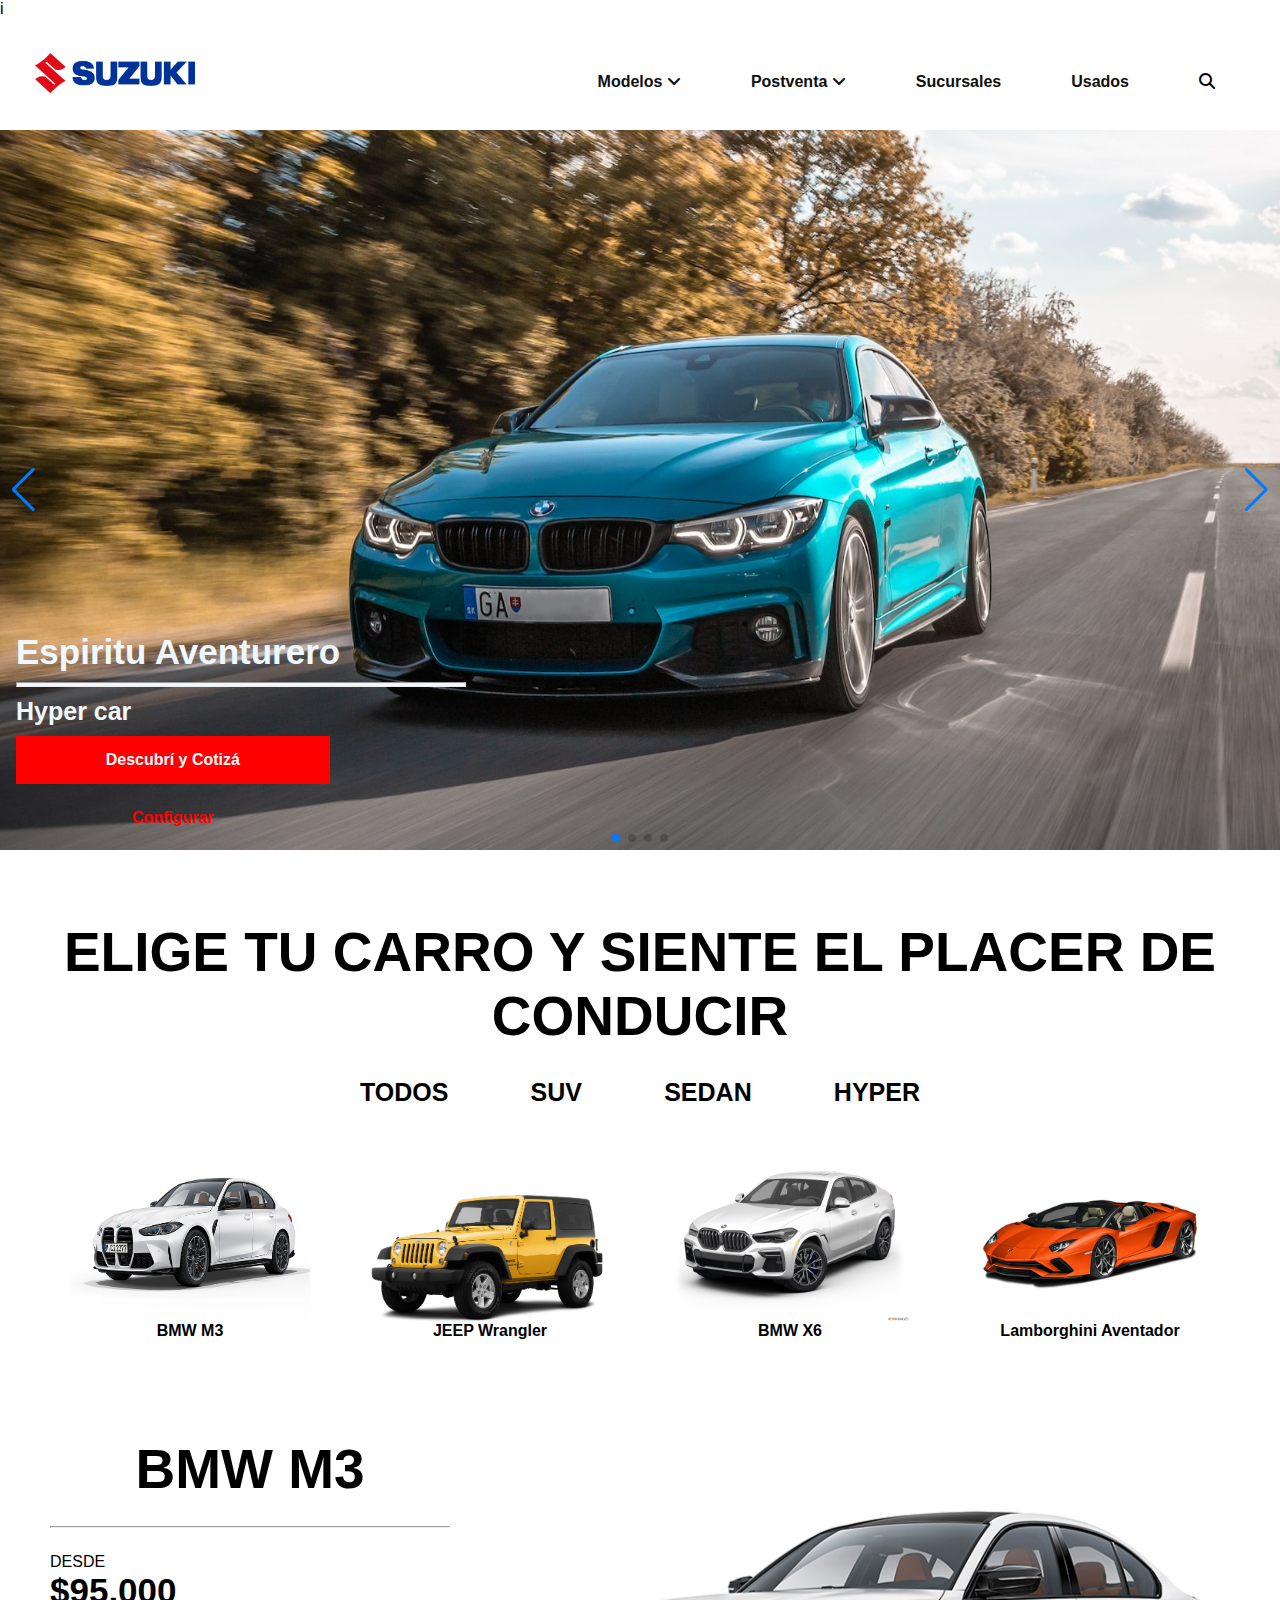
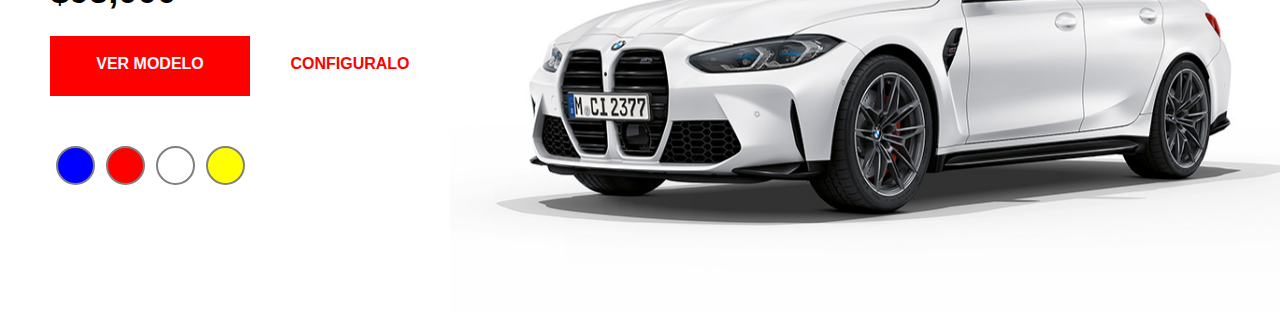
==== index.html @ 98f3886c "info update" ====
i<!DOCTYPE html>
<html lang="en">
<head>
    <meta charset="UTF-8">
    <meta http-equiv="X-UA-Compatible" content="IE=edge">
    <meta name="viewport" content="width=device-width, initial-scale=1.0">
    <title>Car page</title>
    <link rel="stylesheet" href="https://cdnjs.cloudflare.com/ajax/libs/font-awesome/6.4.0/css/all.min.css">
    <link rel="stylesheet" href="css/styles.css">
    <link rel="stylesheet" href="https://cdn.jsdelivr.net/npm/swiper@9/swiper-bundle.min.css"/>
    
</head>
<body>
    <!-- Header -->
    <nav class="navbar division">
     <div class="flex">
        <div>
            <img src="img/Suzuki_Motor_Corporation_logo.svg.png" alt="brand logo" class="logo">
        </div>
        <div class="flex">
            <a href="" class="AnchorNav">Modelos <i class='fas fa-angle-down'></i></a>
            <a href="" class="AnchorNav">Postventa <i class='fas fa-angle-down'></i></a>
            <a href="" class="AnchorNav">Sucursales</a>
            <a href="" class="AnchorNav">Usados</a>
            <i class="fa-solid fa-magnifying-glass"></i>
        </div>
     </div>
    </nav>
    

    <!-- Header Ending-->
    <!-- Hero section -->

    
    <div class="slider-container">
        <div class="swiper">
            <!-- Additional required wrapper -->
            <div class="swiper-wrapper">
              <!-- Slides -->
              <div class="swiper-slide">
                <!-- <img src="img/carros/car1.jpg" alt=""> -->
            <div class="banner-container slide">
             <div class="swiper-slide">
                 <img src="img/carros/car10.jpg" alt="">
                 <div class="banner-text">
                     <span class="banner-heading">
                        Espiritu 
                        Aventurero
                     </span>
                     <hr>
                     <p class="banner-paragraph">Hyper car</p>
                     <a href="" class="car-btn1">Descubrí y Cotizá</a>
                     <a href="" class="car-btn2">Configurar</a>
                 </div>        
             </div>                    
            </div> 
             </div>
             <div class="swiper-slide">
                <img src="img/carros/car11.jpg" alt="">
                <div class="banner-text">
                    <span class="banner-heading">
                       Espiritu 
                       Aventurero
                    </span>
                    <hr>
                    <p class="banner-paragraph">Hyper car</p>
                    <a href="" class="car-btn1">Descubrí y Cotizá</a>
                    <a href="" class="car-btn2">Configurar</a>
                </div>        
             </div>
             <div class="swiper-slide">
                <img src="img/carros/car12.jpg" alt="">
                <div class="banner-text">
                    <span class="banner-heading">
                       Espiritu 
                       Aventurero
                    </span>
                    <hr>
                    <p class="banner-paragraph">Hyper car</p>
                    <a href="" class="car-btn1">Descubrí y Cotizá</a>
                    <a href="" class="car-btn2">Configurar</a>
                </div>        
             </div>
             <div class="swiper-slide">
                <img src="img/carros/car13.jpg" alt="">
                <div class="banner-text">
                    <span class="banner-heading">
                       Espiritu 
                       Aventurero
                    </span>
                    <hr>
                    <p class="banner-paragraph">Hyper car</p>
                    <a href="" class="car-btn1">Descubrí y Cotizá</a>
                    <a href="" class="car-btn2">Configurar</a>
                </div>        
             </div>

              
            </div>
            <!-- If we need pagination -->
            <div class="swiper-pagination"></div>
          
            <!-- If we need navigation buttons -->
            <div class="swiper-button-prev"></div>
            <div class="swiper-button-next"></div>
          
    
        </div>
    </div>
    
    
    <!-- Hero section Ending-->
    <!-- Car info section -->
    <section class="car-info">
        <div>
            <h2>ELIGE TU CARRO Y SIENTE EL PLACER DE CONDUCIR</h2>
        </div>
        <div class="car-select">
            <h4>TODOS</h4>
            <h4>SUV</h4>
            <h4>SEDAN</h4>
            <h4>HYPER</h4>
        </div>
        <div class="car-mini">
            <div class="car-mini-image">
                <img src="img/carros/m31.jpg" alt="">
                <h4>BMW M3</h4>
            </div>
            <div class="car-mini-image">
                <img src="img/carros/wrangler1.jpg" alt="">
                <h4>JEEP Wrangler</h4>
            </div>
            <div class="car-mini-image">
                <img src="img/carros/X61.jpg" alt="">
                <h4>BMW X6</h4>
            </div>            
            <div class="car-mini-image">
                <img src="img/carros/lambo1.webp" alt="">
                <h4>Lamborghini Aventador</h4>
            </div>
        </div>

         <div class="car-show">
            <div class="car-show-info active">
              <h2 id="car-model">BMW M3</h2>
              <hr>
              <p>DESDE</p>
              <span class="price">$95,000</span>
              <div class="show-btn">
                <a href="" class="show-btn1">VER MODELO</a>
                <a href="" class="show-btn2">CONFIGURALO</a>
              </div>
              <div class="colors">
                <div class="color-circle-blue" onclick="changeCar('img/carros/m31.jpg', 'BMW M3', '$95,000')"></div>
                <div class="color-circle-red" onclick="changeCar('img/carros/lambo1.webp', 'Aventador', '$320,000')"></div>
                <div class="color-circle-white" onclick="changeCar('img/carros/X61.jpg', 'BMW X6', '$120,000')"></div>
                <div class="color-circle-yellow" onclick="changeCar('img/carros/wrangler1.jpg', 'JEEP Wrangler', '$86,000')"></div>
              </div>
            </div>
            <img src="img/carros/m31.jpg" alt="" class="car-show-image" id="car-image">
          </div>
        
    </section>
    <!-- Car info section -->
   
    
    <script src="https://cdn.jsdelivr.net/npm/swiper@9/swiper-bundle.min.js"></script>
    <script src="app/app.js"></script>
</body>
</html>
---- css/styles.css ----
* {
    margin: 0;
    padding: 0;
    /* box-sizing: border-box; */
}

body {
    font-family: sans-serif;
}

/* Fonts and colors 
 grey rgb(74, 74, 77)
 */


/* Fonts and colors */

/* Default settings */

.division {
  
    margin: 0px auto;
}

.logo {
    width: 160px;
    height: 40px;
    padding: 30px 20px;
}

.flex {
    display: flex;
    justify-content: space-between;
    padding: 5px 5px 0px 5px;
    margin: 0 10px;
}

/* Default settings Ending*/

/* Navbar */
.navbar a {
    margin: 15px;
    padding: 30px 20px;
    text-decoration: none;
    vertical-align: middle;
    transition: 0.5s;
    font-weight: bold;
    color: rgb(15, 15, 15);
    border-bottom: 4px solid white;
}

.navbar .fa-magnifying-glass {
    margin: 15px;
    padding: 30px 20px;
}

.navbar a:hover{
    border-bottom: 4px solid red;
    color: red;
}

.fas {
    transition: 1s;
}

.fas:hover {
    transform: rotate(180deg);
}

/* Navbar */

/* Hero */



.banner-text {
    width: 35%;
    color: aliceblue;
    position: absolute;
    bottom: 8px;
    left: 16px;
}



.car-btn1,
.car-btn2 {
    margin: 10px 30% 0px 0px;
    text-decoration: none;
    padding: 16px 20px;
    font-size: 16px;
    line-height: 16px;
    display: block;
    text-align: center;
    font-weight: 900;
    transition: 0.4S;
} 

.show-btn1,
.show-btn2 {
    width: 160px;
    height: 20px;
    text-decoration: none;
    padding: 20px 20px;
    font-size: 16px;
    line-height: 16px;
    display: block;
    text-align: center;
    font-weight: 900;
    transition: 0.4S;
    margin: 25px 0 25px 0;
}

.car-btn1,
.show-btn1 {
    background-color: red;
    color: aliceblue;
}

.car-btn1:hover,
.show-btn1:hover {
    background-color: rgb(255, 89, 89);
    color: aliceblue;
}

.car-btn2:hover,
.show-btn2:hover {
    background-color: rgb(0, 0, 0);
    color: aliceblue;
}

.car-btn2,
.show-btn2 {
    color: red;
}

.slider-container hr {
    width: 100%;
    height: 3px;
    background-color: aliceblue;
    margin-top: 10px;
    margin-bottom: 10px;
}


/* Slider */

.banner-heading {
    font-size: 35px;
    font-weight: bold;
}

.banner-paragraph {
    font-size: 25px;
    font-weight: bold;
}


.slider-container {
   width: 100%;
   height: 700px;
   display: flex;
   align-items: center;
   justify-content: center;
}

.swiper-slide img {
    width: 100%;
    height: 720px;

}

.swiper {
    width: 100%;
    height: fit-content;
}



/* Slider */


/* Hero */

/* CAR INFO */

.car-info {
    text-align: center;
    margin-top: 80px;
   
}

.car-info h2 {
    font-size: 35px;

}

.car-select {
    width: 600px;
    margin: 10px auto;    
    display: flex;
    align-items: center;
    justify-content:space-between
}

.car-select h4 {
    padding: 10px;
    margin: 10px;
    font-size: 25px;
}

.car-mini {
    width: 1200px;
    margin: 15px auto;
    display: flex;
    justify-content: space-around;
}


.car-mini-image {
    width: 280px;
    height: 220px;
}



.car-mini-image img {
    width: 240px;
    height: 180px;
    align-items: center;
    
}

.car-show {
    display: flex;
    margin-top: 50px;
}

.car-show-image {
    width: 65%;
    height: 500px;
}

.car-show-info {
    width: 35%;
    text-align: left;
    margin: 25px 0px 50px 50px;
}

.show-btn {
    display: flex;
}

.colors {
    display: flex;
    width: 200px;
    justify-content: space-around;
    margin-top: 25px;
}

.car-info h2 {
    font-size: 55px;
    text-align: center;
   
}

.price {
    font-size: 35px;
    font-weight: bold;
}

.car-info hr {
    margin: 25px 0 25px 0;
}

.color-circle-blue {
    height: 35px;
    width: 35px;
    border-radius: 100%;
    background-color: blue;
    border: solid gray 2px;
    transition: 0.4s;
}

.color-circle-red {
    height: 35px;
    width: 35px;
    border-radius: 100%;
    background-color: red;
    border: solid gray 2px;
    transition: 0.4s;
}

.color-circle-white {
    height: 35px;
    width: 35px;
    border-radius: 100%;
    background-color: white;
    border: solid gray 2px;
    transition: 0.4s;
}

.color-circle-yellow {
    height: 35px;
    width: 35px;
    border-radius: 100%;
    background-color: yellow;
    border: solid gray 2px;
    transition: 0.4s;
}

.color-circle-blue:hover {
    background-color: rgb(81, 81, 255);
}

.color-circle-red:hover {
    background-color: rgb(255, 89, 89);
}
 
.color-circle-white:hover {
    background-color: rgb(227, 227, 227);
}

.color-circle-yellow:hover {
    background-color: rgb(255, 255, 120);
}

/* CAR INFO */
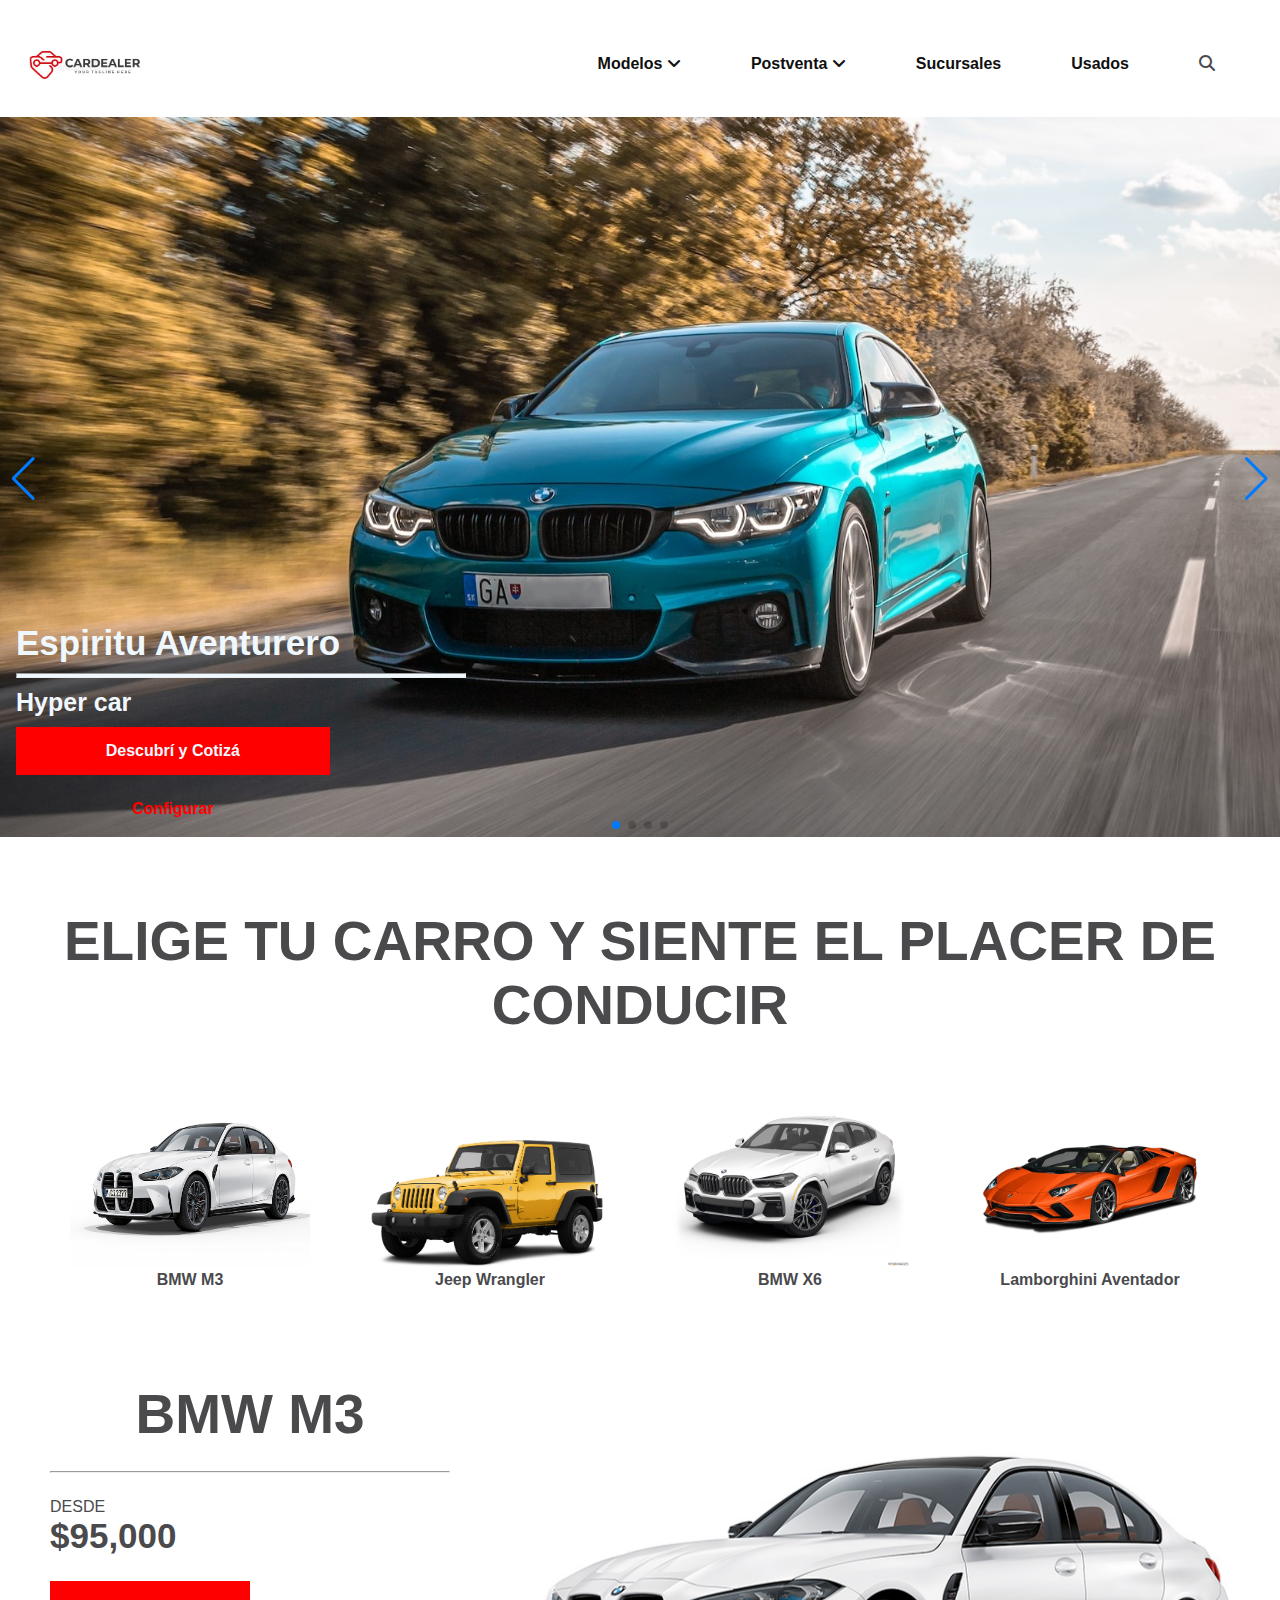
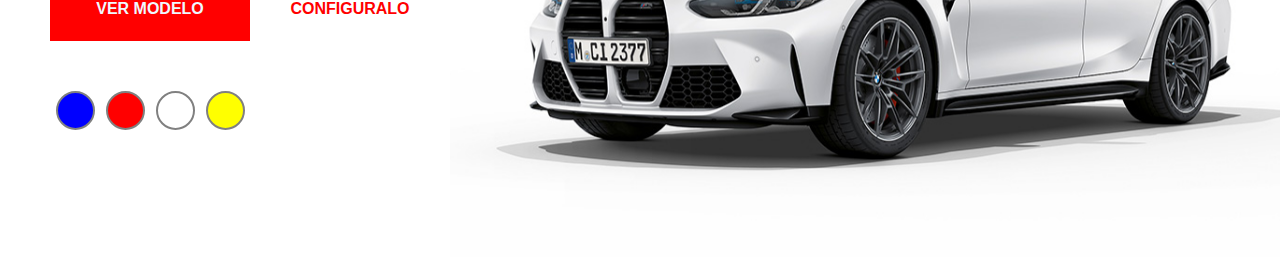
==== commit c03b3b31: "other updates" ====
--- a/index.html
+++ b/index.html
@@ -1,4 +1,4 @@
-i<!DOCTYPE html>
+<!DOCTYPE html>
 <html lang="en">
 <head>
     <meta charset="UTF-8">
@@ -15,7 +15,7 @@
     <nav class="navbar division">
      <div class="flex">
         <div>
-            <img src="img/Suzuki_Motor_Corporation_logo.svg.png" alt="brand logo" class="logo">
+            <img src="img/logo1.jpg" alt="brand logo" class="logo">
         </div>
         <div class="flex">
             <a href="" class="AnchorNav">Modelos <i class='fas fa-angle-down'></i></a>
@@ -115,12 +115,7 @@
         <div>
             <h2>ELIGE TU CARRO Y SIENTE EL PLACER DE CONDUCIR</h2>
         </div>
-        <div class="car-select">
-            <h4>TODOS</h4>
-            <h4>SUV</h4>
-            <h4>SEDAN</h4>
-            <h4>HYPER</h4>
-        </div>
+      
         <div class="car-mini">
             <div class="car-mini-image">
                 <img src="img/carros/m31.jpg" alt="">
@@ -128,7 +123,7 @@
             </div>
             <div class="car-mini-image">
                 <img src="img/carros/wrangler1.jpg" alt="">
-                <h4>JEEP Wrangler</h4>
+                <h4>Jeep Wrangler</h4>
             </div>
             <div class="car-mini-image">
                 <img src="img/carros/X61.jpg" alt="">
@@ -154,7 +149,7 @@
                 <div class="color-circle-blue" onclick="changeCar('img/carros/m31.jpg', 'BMW M3', '$95,000')"></div>
                 <div class="color-circle-red" onclick="changeCar('img/carros/lambo1.webp', 'Aventador', '$320,000')"></div>
                 <div class="color-circle-white" onclick="changeCar('img/carros/X61.jpg', 'BMW X6', '$120,000')"></div>
-                <div class="color-circle-yellow" onclick="changeCar('img/carros/wrangler1.jpg', 'JEEP Wrangler', '$86,000')"></div>
+                <div class="color-circle-yellow" onclick="changeCar('img/carros/wrangler1.jpg', 'Jeep Wrangler', '$86,000')"></div>
               </div>
             </div>
             <img src="img/carros/m31.jpg" alt="" class="car-show-image" id="car-image">
--- a/css/styles.css
+++ b/css/styles.css
@@ -2,10 +2,12 @@
     margin: 0;
     padding: 0;
     /* box-sizing: border-box; */
+    
 }
 
 body {
     font-family: sans-serif;
+    color: rgb(74, 74, 77);
 }
 
 /* Fonts and colors 
@@ -23,9 +25,8 @@
 }
 
 .logo {
-    width: 160px;
-    height: 40px;
-    padding: 30px 20px;
+    width: 140px;
+    height: 120px;
 }
 
 .flex {
@@ -195,23 +196,10 @@
 
 }
 
-.car-select {
-    width: 600px;
-    margin: 10px auto;    
-    display: flex;
-    align-items: center;
-    justify-content:space-between
-}
-
-.car-select h4 {
-    padding: 10px;
-    margin: 10px;
-    font-size: 25px;
-}
 
 .car-mini {
     width: 1200px;
-    margin: 15px auto;
+    margin: 50px auto;
     display: flex;
     justify-content: space-around;
 }
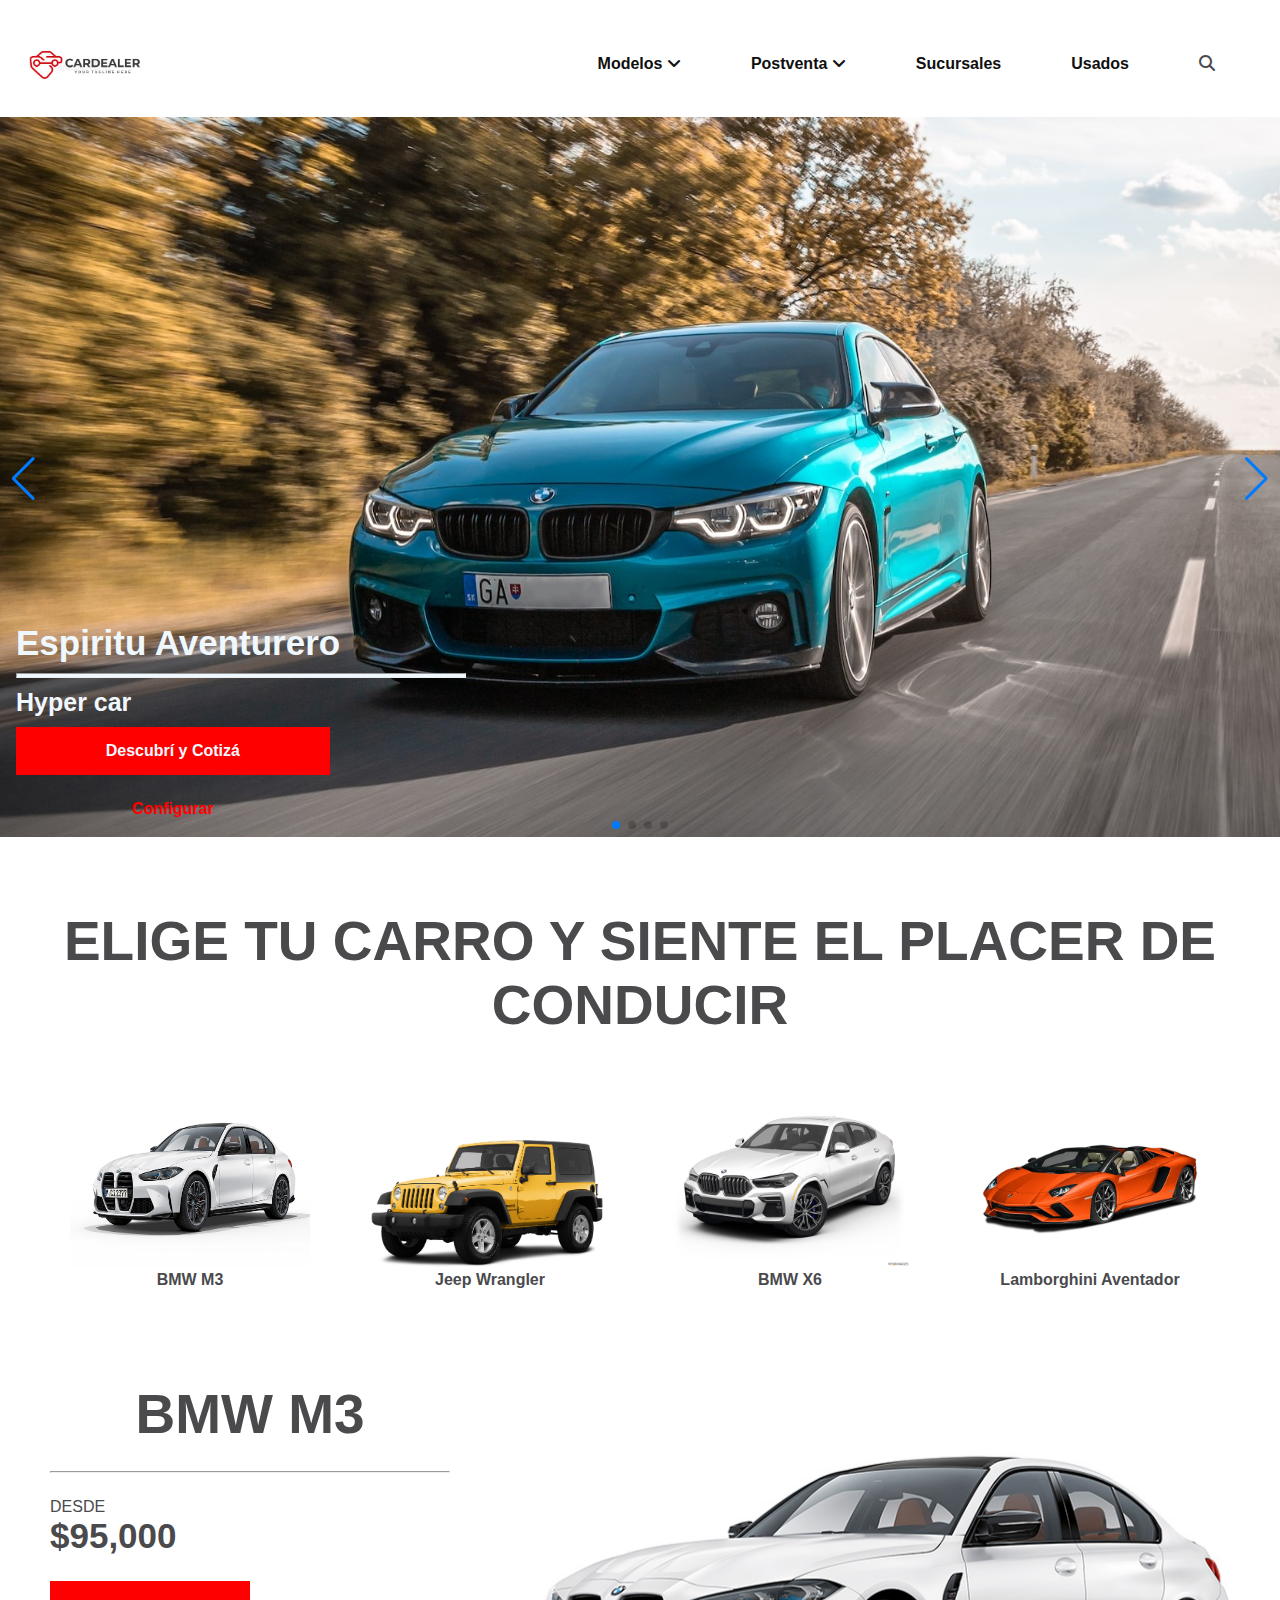
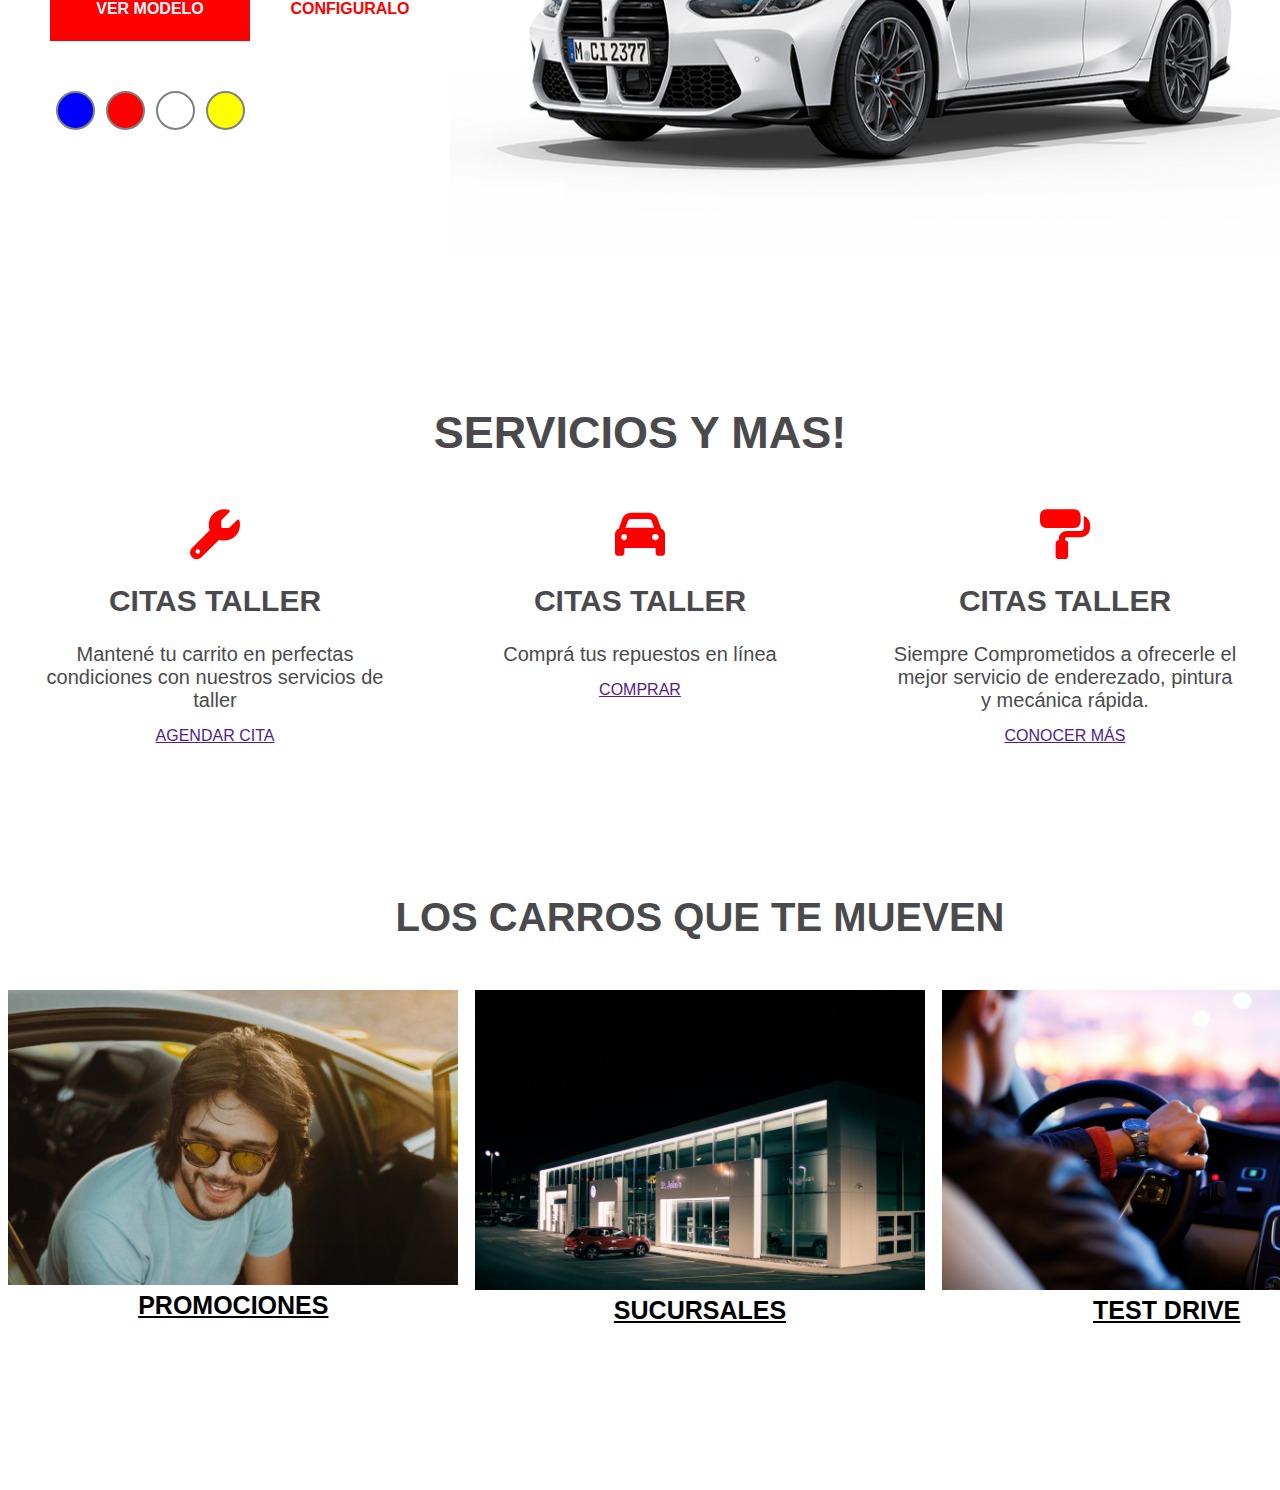
==== commit ecae49e7: "updates" ====
--- a/index.html
+++ b/index.html
@@ -117,19 +117,19 @@
         </div>
       
         <div class="car-mini">
-            <div class="car-mini-image">
+            <div class="car-mini-image" onclick="changeCar('img/carros/m31.jpg', 'BMW M3', '$95,000')">
                 <img src="img/carros/m31.jpg" alt="">
                 <h4>BMW M3</h4>
             </div>
-            <div class="car-mini-image">
+            <div class="car-mini-image" onclick="changeCar('img/carros/wrangler1.jpg', 'Jeep Wrangler', '$86,000')">
                 <img src="img/carros/wrangler1.jpg" alt="">
                 <h4>Jeep Wrangler</h4>
             </div>
-            <div class="car-mini-image">
+            <div class="car-mini-image" onclick="changeCar('img/carros/X61.jpg', 'BMW X6', '$120,000')">
                 <img src="img/carros/X61.jpg" alt="">
                 <h4>BMW X6</h4>
             </div>            
-            <div class="car-mini-image">
+            <div class="car-mini-image" onclick="changeCar('img/carros/lambo1.webp', 'Aventador', '$320,000')">
                 <img src="img/carros/lambo1.webp" alt="">
                 <h4>Lamborghini Aventador</h4>
             </div>
@@ -157,6 +157,61 @@
         
     </section>
     <!-- Car info section -->
+    <!-- Services -->
+    <section class="services">
+        <h3>SERVICIOS Y MAS!</h3>
+        <div class="services-container">
+            <div class="services-section">
+                <i class="fa-solid fa-wrench"></i>
+              <h4>CITAS TALLER</h4>
+              <p>Mantené tu carrito en perfectas condiciones con nuestros servicios de taller</p>
+              <a href="">AGENDAR CITA</a>
+            </div>
+            <div class="services-section">
+                <i class="fa-solid fa-car"></i>
+              <h4>CITAS TALLER</h4>
+              <p>Comprá tus repuestos en línea</p>
+              <a href="">COMPRAR</a>
+            </div>
+            <div class="services-section">
+                <i class="fa-solid fa-paint-roller"></i>
+              <h4>CITAS TALLER</h4>
+              <p>Siempre Comprometidos a ofrecerle el mejor servicio de enderezado, pintura y mecánica rápida.</p>
+              <a href="">CONOCER MÁS</a>
+            </div>
+        </div>
+       
+       
+    </section>
+    <!-- Services -->
+    
+    <!-- Info -->
+    <section class="information">
+        <h3>LOS CARROS QUE TE MUEVEN</h3>
+        <div class="info-section">
+            <div class="image-info-section">
+                <a href="">
+                    <img src="img/carros/promo.jpg" alt="" class="img-info">
+                    <p>PROMOCIONES</p>
+                </a>
+             
+            </div>
+            <div class="image-info-section">
+                <a href="">
+                    <img src="img/carros/sucursal.jpg" alt="" class="img-info">
+                    <p>SUCURSALES</p>
+                </a>
+            </div>
+            <div class="image-info-section">
+                <a href="">
+                    <img src="img/carros/testdrive.jpg" alt="" class="img-info">
+                    <p>TEST DRIVE</p>
+                </a>
+            </div>
+        </div>
+    </section>
+    <!-- Info -->
+
    
     
     <script src="https://cdn.jsdelivr.net/npm/swiper@9/swiper-bundle.min.js"></script>
--- a/css/styles.css
+++ b/css/styles.css
@@ -313,4 +313,90 @@
     background-color: rgb(255, 255, 120);
 }
 
-/* CAR INFO */+/* CAR INFO */
+
+/* SERVICES */
+
+.services {
+    width: 1200PX;
+    margin: 150PX auto;
+    text-align: center;
+}
+
+.services h3 {
+  font-size: 45px;
+}
+
+.services h4 {
+    font-size: 30px;
+    margin: 25px 0;
+  }
+
+.services-container {
+    display: flex;
+    justify-content: space-between;
+    margin: 25px 0;
+}
+
+.services-section {
+    margin-top: 25px;
+    width: 350PX;
+}
+
+.services-section .fa-solid {
+   font-size: 50px;
+   color: red;
+}
+
+.services-section p {
+    font-size: 20px;
+    margin-bottom: 15px;
+}
+/* SERVICES */
+
+/* Info */
+
+.information {
+    width: 1400px;
+    margin: 150px auto;
+    text-align: center;
+    z-index: 2;
+}
+
+.information h3 {
+    font-size: 40px;
+    margin: 50px;
+}
+
+.info-section {
+    display: flex;
+    justify-content: space-around;
+    position: relative;
+    color: aliceblue;
+}
+
+.image-info-section {
+    width: 450px;
+    height: 350px;
+}
+
+.image-info-section a {
+    color: black;
+    font-weight: bold;
+    font-size: 25px;
+    transition: 0.5s;
+}
+
+.image-info-section a:hover {
+    color: rgb(41, 41, 41);
+    font-weight: bold;
+    font-size: 25px;
+    opacity: 0.7;
+}
+
+.img-info {
+    width: 100%;
+}
+
+
+/* Info */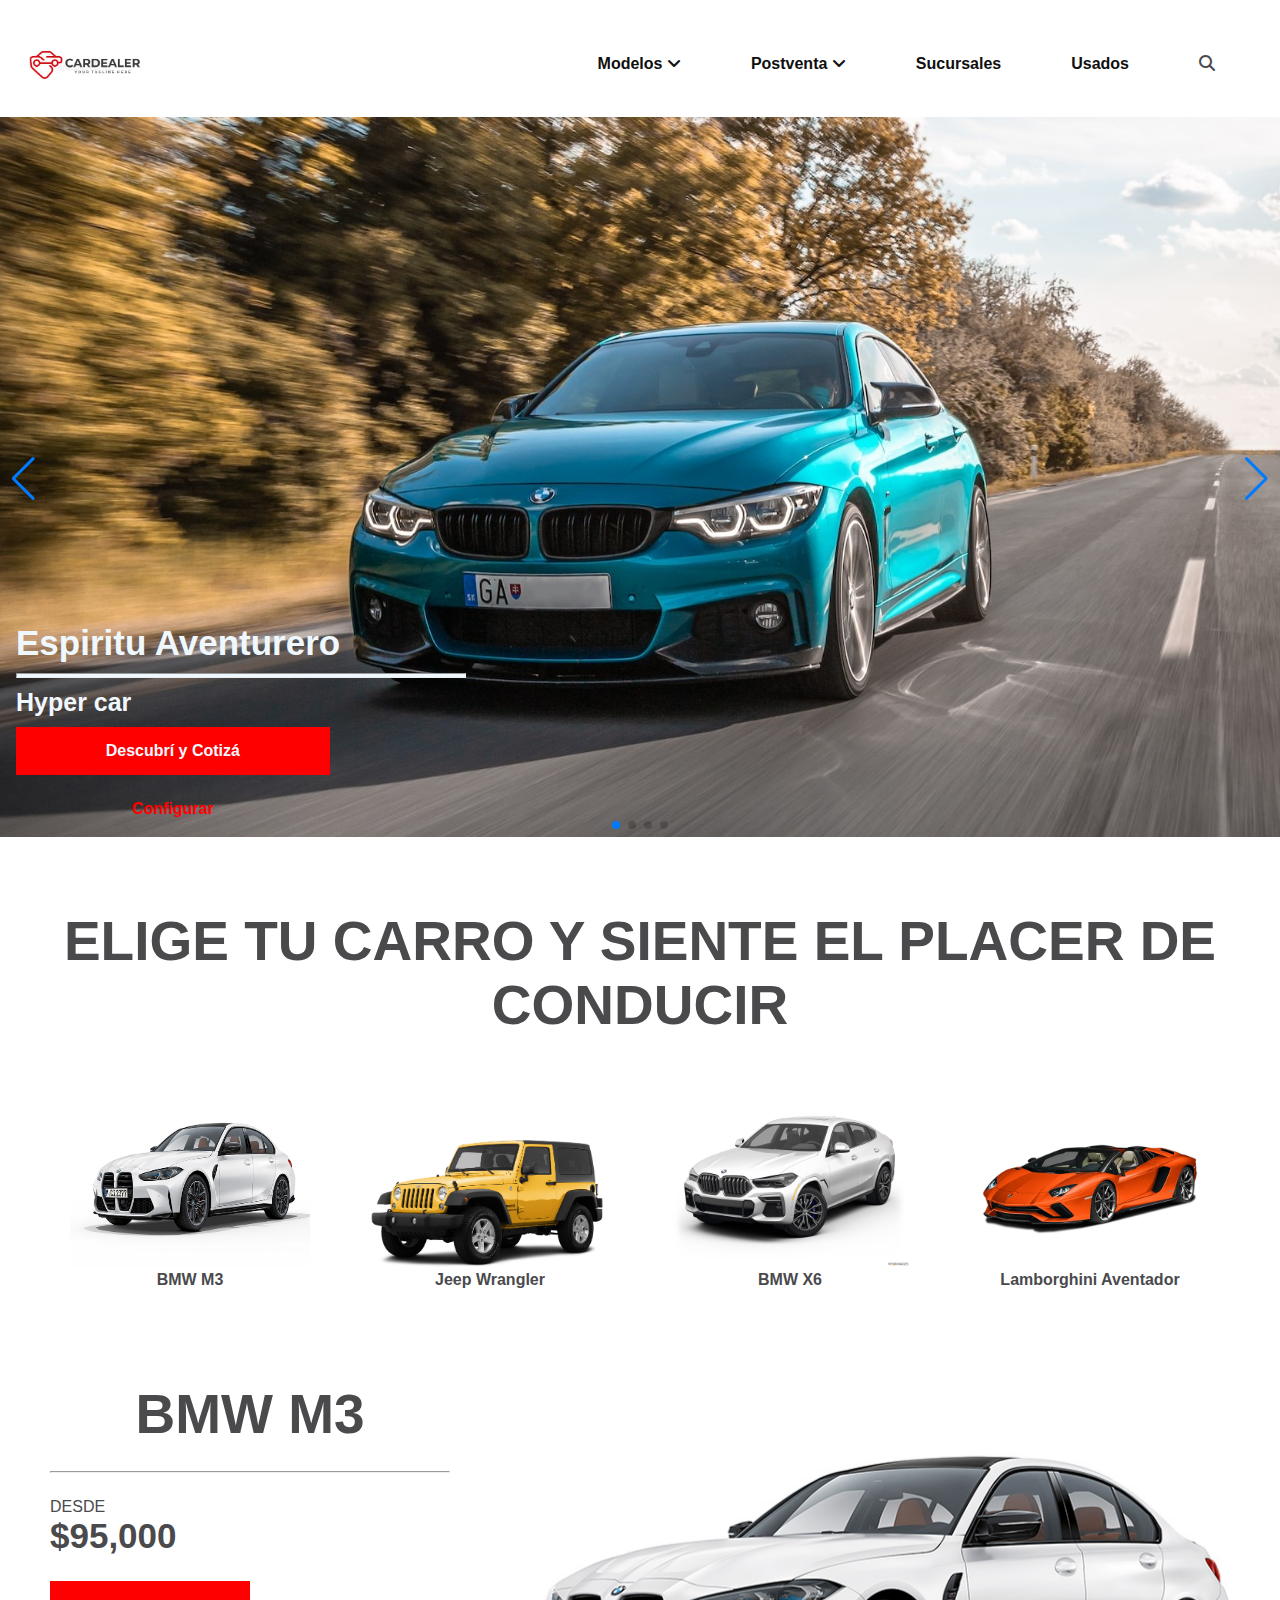
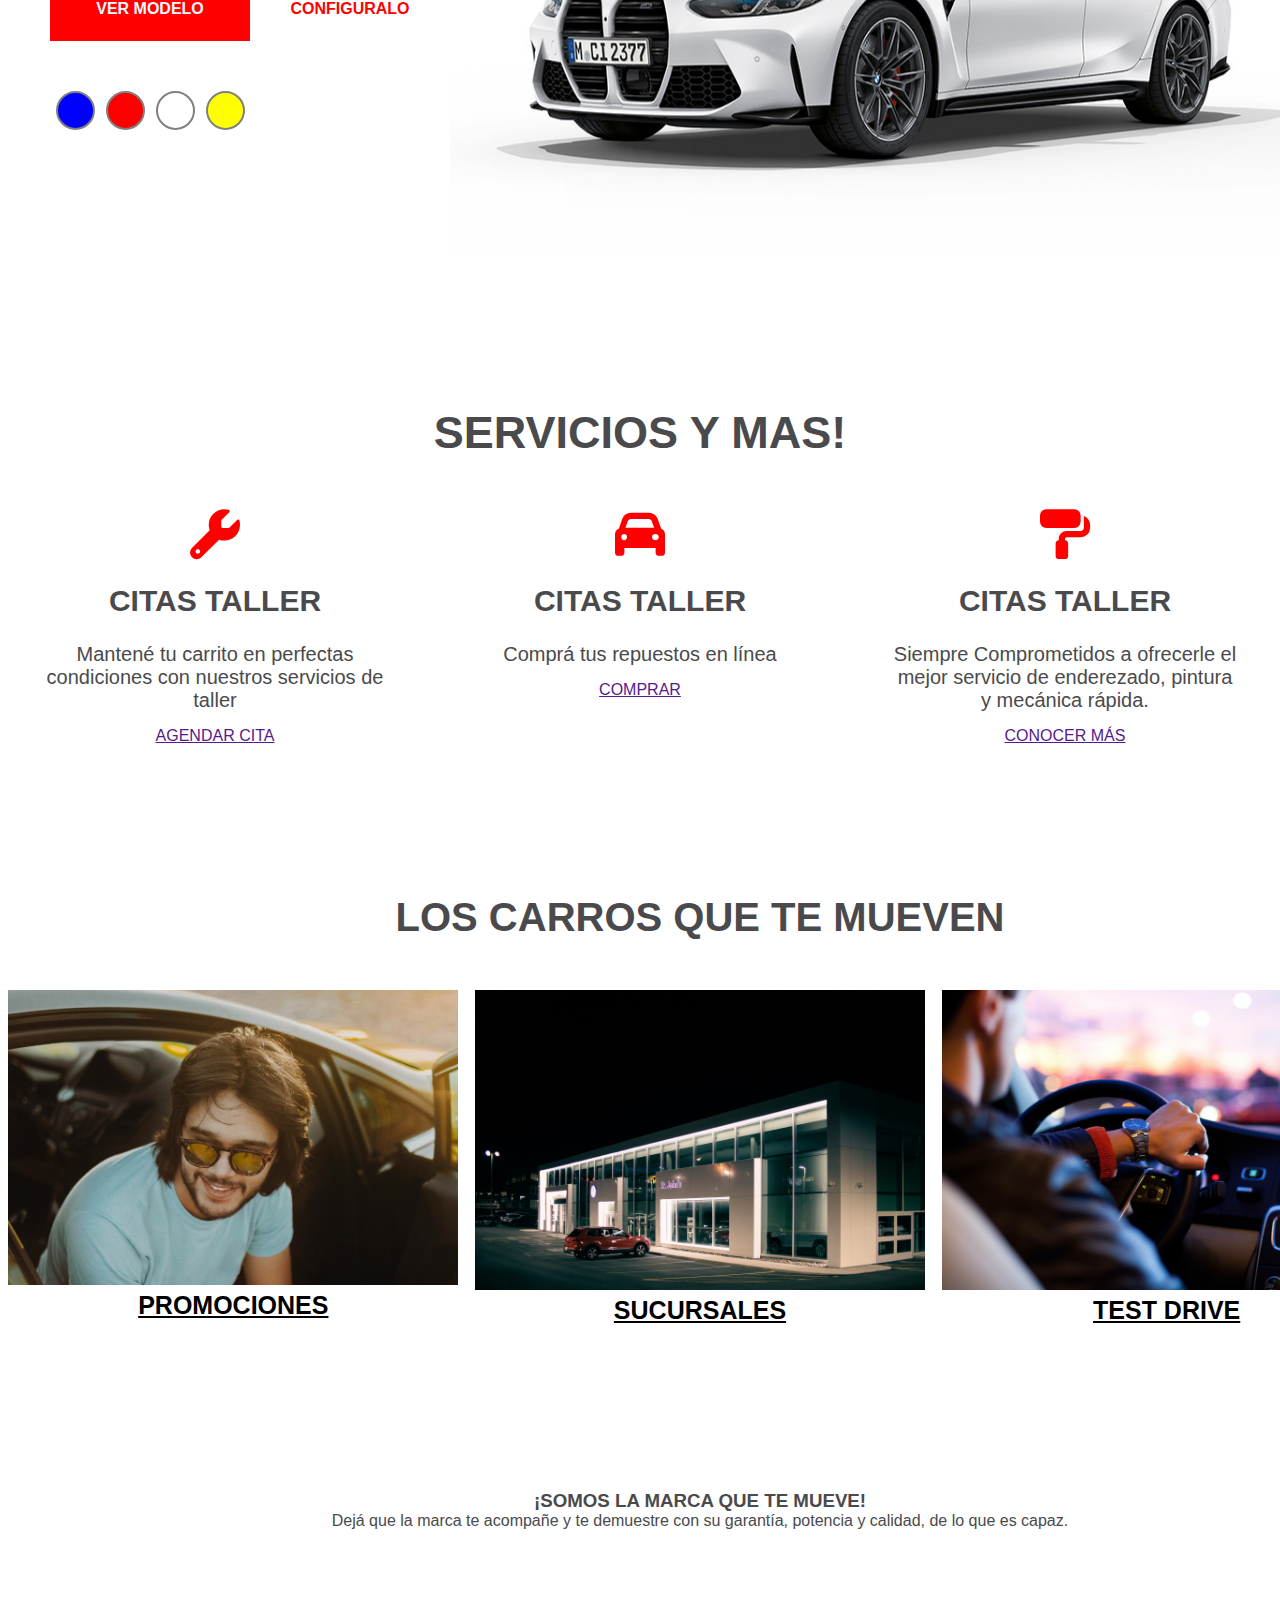
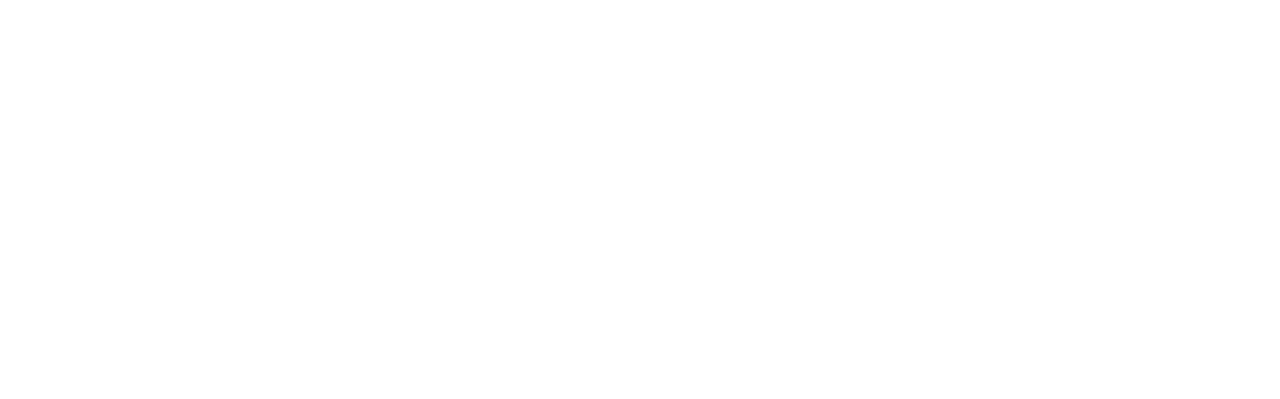
==== commit b46b48f2: "updates" ====
--- a/index.html
+++ b/index.html
@@ -212,6 +212,17 @@
     </section>
     <!-- Info -->
 
+    <!-- Video SECTION -->
+
+    <section class="video-section">
+        <h3>¡SOMOS LA MARCA QUE TE MUEVE!</h3>
+        <P>Dejá que la marca te acompañe y te demuestre con su garantía, potencia y calidad, de lo que es capaz.</P>
+        <div class="video-container">
+            <iframe width="560" height="315" src="https://www.youtube.com/embed/3YBhftZSlbM" title="YouTube video player" frameborder="0" allow="accelerometer; autoplay; clipboard-write; encrypted-media; gyroscope; picture-in-picture; web-share" allowfullscreen></iframe>
+        </div>
+    </section>
+     <!-- Video SECTION -->
+
    
     
     <script src="https://cdn.jsdelivr.net/npm/swiper@9/swiper-bundle.min.js"></script>
--- a/css/styles.css
+++ b/css/styles.css
@@ -380,6 +380,7 @@
     height: 350px;
 }
 
+
 .image-info-section a {
     color: black;
     font-weight: bold;
@@ -392,6 +393,7 @@
     font-weight: bold;
     font-size: 25px;
     opacity: 0.7;
+    
 }
 
 .img-info {
@@ -399,4 +401,14 @@
 }
 
 
-/* Info */+/* Info */
+
+/* video section */
+
+.video-section {
+    width: 1400px;
+    margin: 150px auto;
+    text-align: center;
+}
+
+/* video section */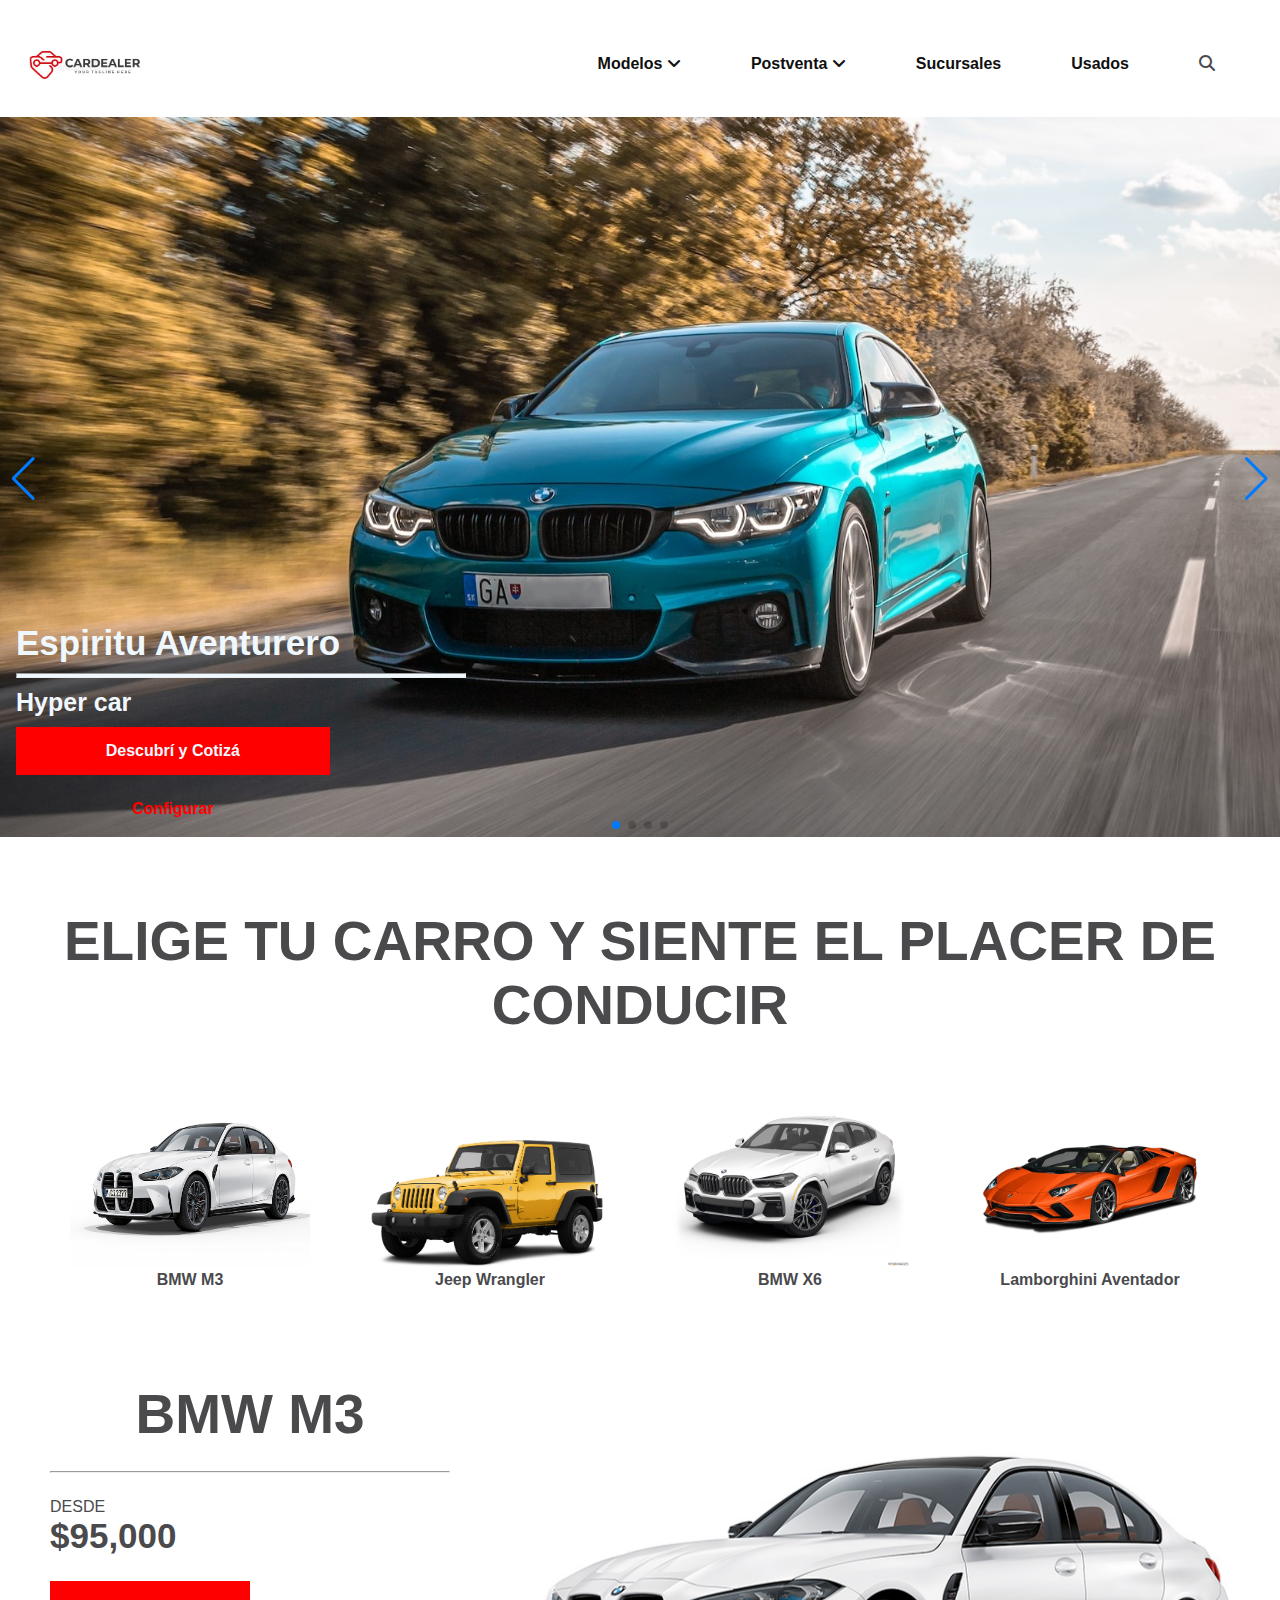
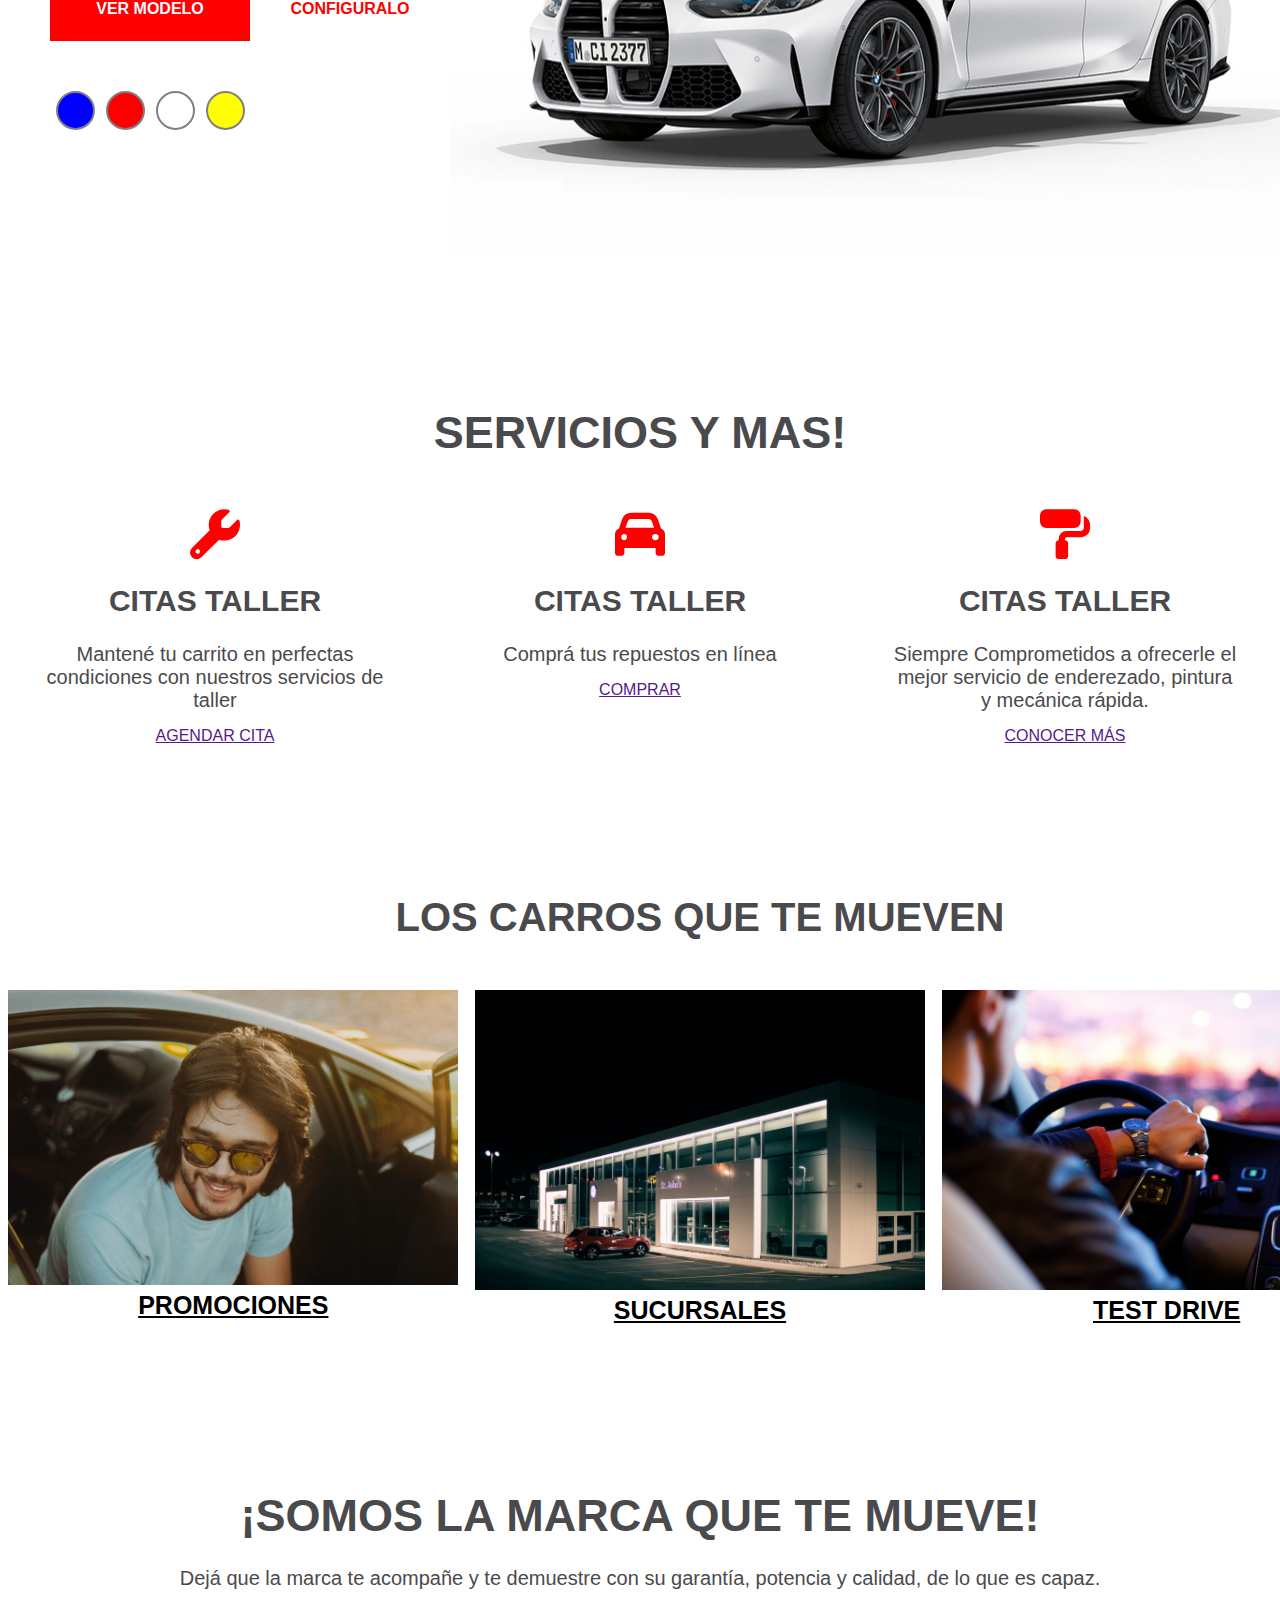
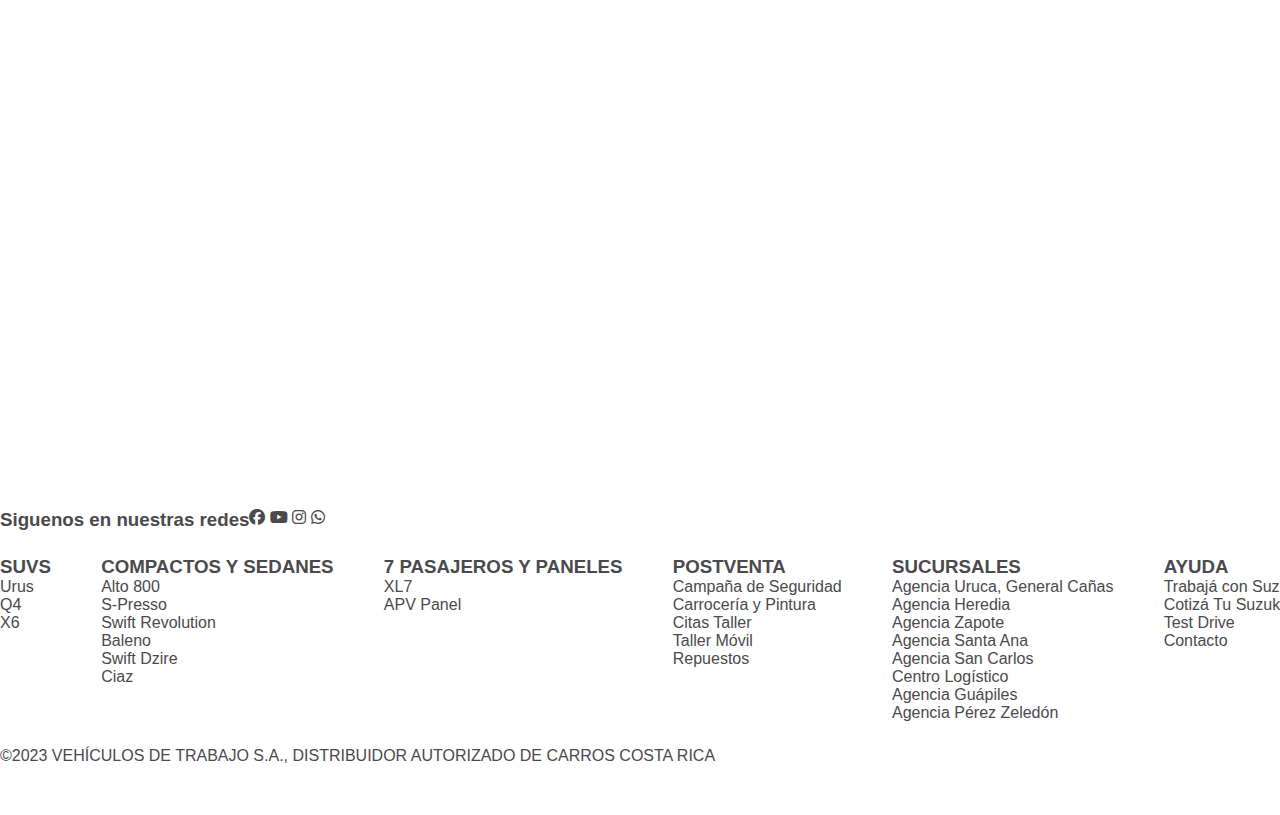
==== commit f7e03645: "updates" ====
--- a/index.html
+++ b/index.html
@@ -8,6 +8,7 @@
     <link rel="stylesheet" href="https://cdnjs.cloudflare.com/ajax/libs/font-awesome/6.4.0/css/all.min.css">
     <link rel="stylesheet" href="css/styles.css">
     <link rel="stylesheet" href="https://cdn.jsdelivr.net/npm/swiper@9/swiper-bundle.min.css"/>
+    
     
 </head>
 <body>
@@ -221,7 +222,72 @@
             <iframe width="560" height="315" src="https://www.youtube.com/embed/3YBhftZSlbM" title="YouTube video player" frameborder="0" allow="accelerometer; autoplay; clipboard-write; encrypted-media; gyroscope; picture-in-picture; web-share" allowfullscreen></iframe>
         </div>
     </section>
+    
      <!-- Video SECTION -->
+
+     <footer class="footer">
+        <div class="heading-footer">
+            <h3>Siguenos en nuestras redes</h3>
+            <div>
+                <i class="fa-brands fa-facebook"></i>            
+                <i class="fa-brands fa-youtube"></i>
+                <i class="fa-brands fa-instagram"></i>
+                <i class="fa-brands fa-whatsapp"></i>
+            </div>
+            
+        </div>
+        <div class="center-footer">
+            <div>
+                <h3>SUVS</h3>
+                <p>Urus</p>
+                <p>Q4</p>
+                <p>X6</p>
+            </div>
+            <div>
+                <h3>COMPACTOS Y SEDANES </h3>
+                <p>Alto 800</p>
+                <p>S-Presso</p>
+                <p>Swift Revolution</p>
+                <P>Baleno</P>
+                <P>Swift Dzire</P>
+                <P>Ciaz</P>
+            </div>
+            <div>
+                <h3>7 PASAJEROS Y PANELES </h3>
+                <p>XL7</p>
+                <p>APV Panel</p>
+            </div>
+            <div>
+                <h3>POSTVENTA</h3>
+                <p>Campaña de Seguridad</p>
+                <p>Carrocería y Pintura</p>
+                <p>Citas Taller</p>
+                <p>Taller Móvil</p>
+                <p>Repuestos</p>
+            </div>
+            <div>
+                <h3>SUCURSALES</h3>
+                <p>Agencia Uruca, General Cañas</p>
+                <p>Agencia Heredia</p>
+                <p>Agencia Zapote</p>
+                <p>Agencia Santa Ana</p>
+                <p>Agencia San Carlos</p>
+                <p>Centro Logístico</p>
+                <p>Agencia Guápiles</p>
+                <p>Agencia Pérez Zeledón</p>
+            </div>
+            <div>
+                <h3>AYUDA</h3>
+                <p>Trabajá con Suzuki</p>
+                <p>Cotizá Tu Suzuki</p>
+                <p>Test Drive</p>
+                <p>Contacto</p>
+            </div>
+        </div>
+        <div class="button-footer">
+            <p>©2023 VEHÍCULOS DE TRABAJO S.A., DISTRIBUIDOR AUTORIZADO DE CARROS COSTA RICA</p>
+        </div>
+     </footer>
 
    
     
--- a/css/styles.css
+++ b/css/styles.css
@@ -406,9 +406,44 @@
 /* video section */
 
 .video-section {
-    width: 1400px;
     margin: 150px auto;
     text-align: center;
 }
 
-/* video section */+.video-section h3 {
+    font-size: 45px;
+    margin: 25px 0;
+}
+
+.video-section p {
+    font-size: 20px;
+    margin: 25px 0;
+}
+
+.video-container {
+    width: 100%;
+    height: fit-content;
+    margin: 50px 0;
+}
+
+/* video section */
+
+/* footer */
+
+.footer {
+    width: 1300px;
+    margin: 50px auto;
+}
+
+.heading-footer {
+    display: flex;
+}
+
+.center-footer {
+    display: flex;
+    justify-content: space-between;
+    margin: 25px 0;
+    text-align: left;
+}
+
+/* footer */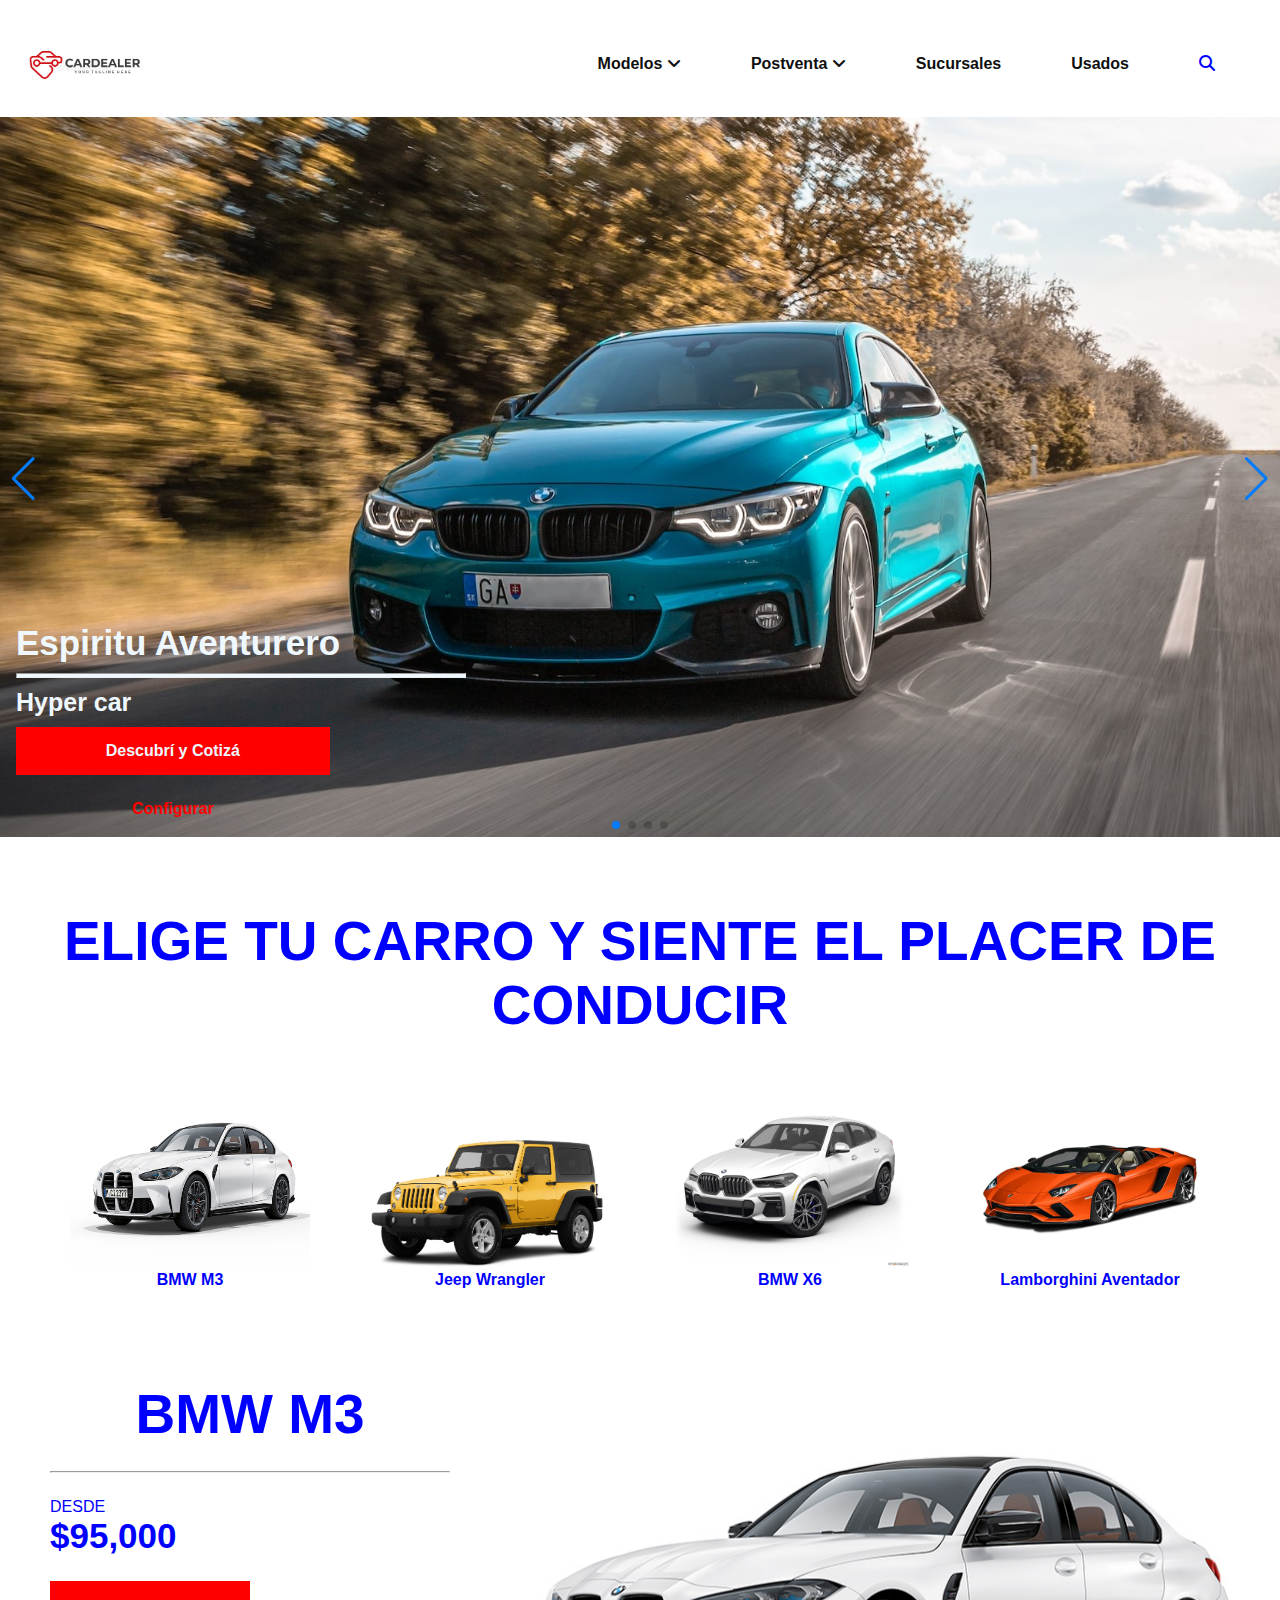
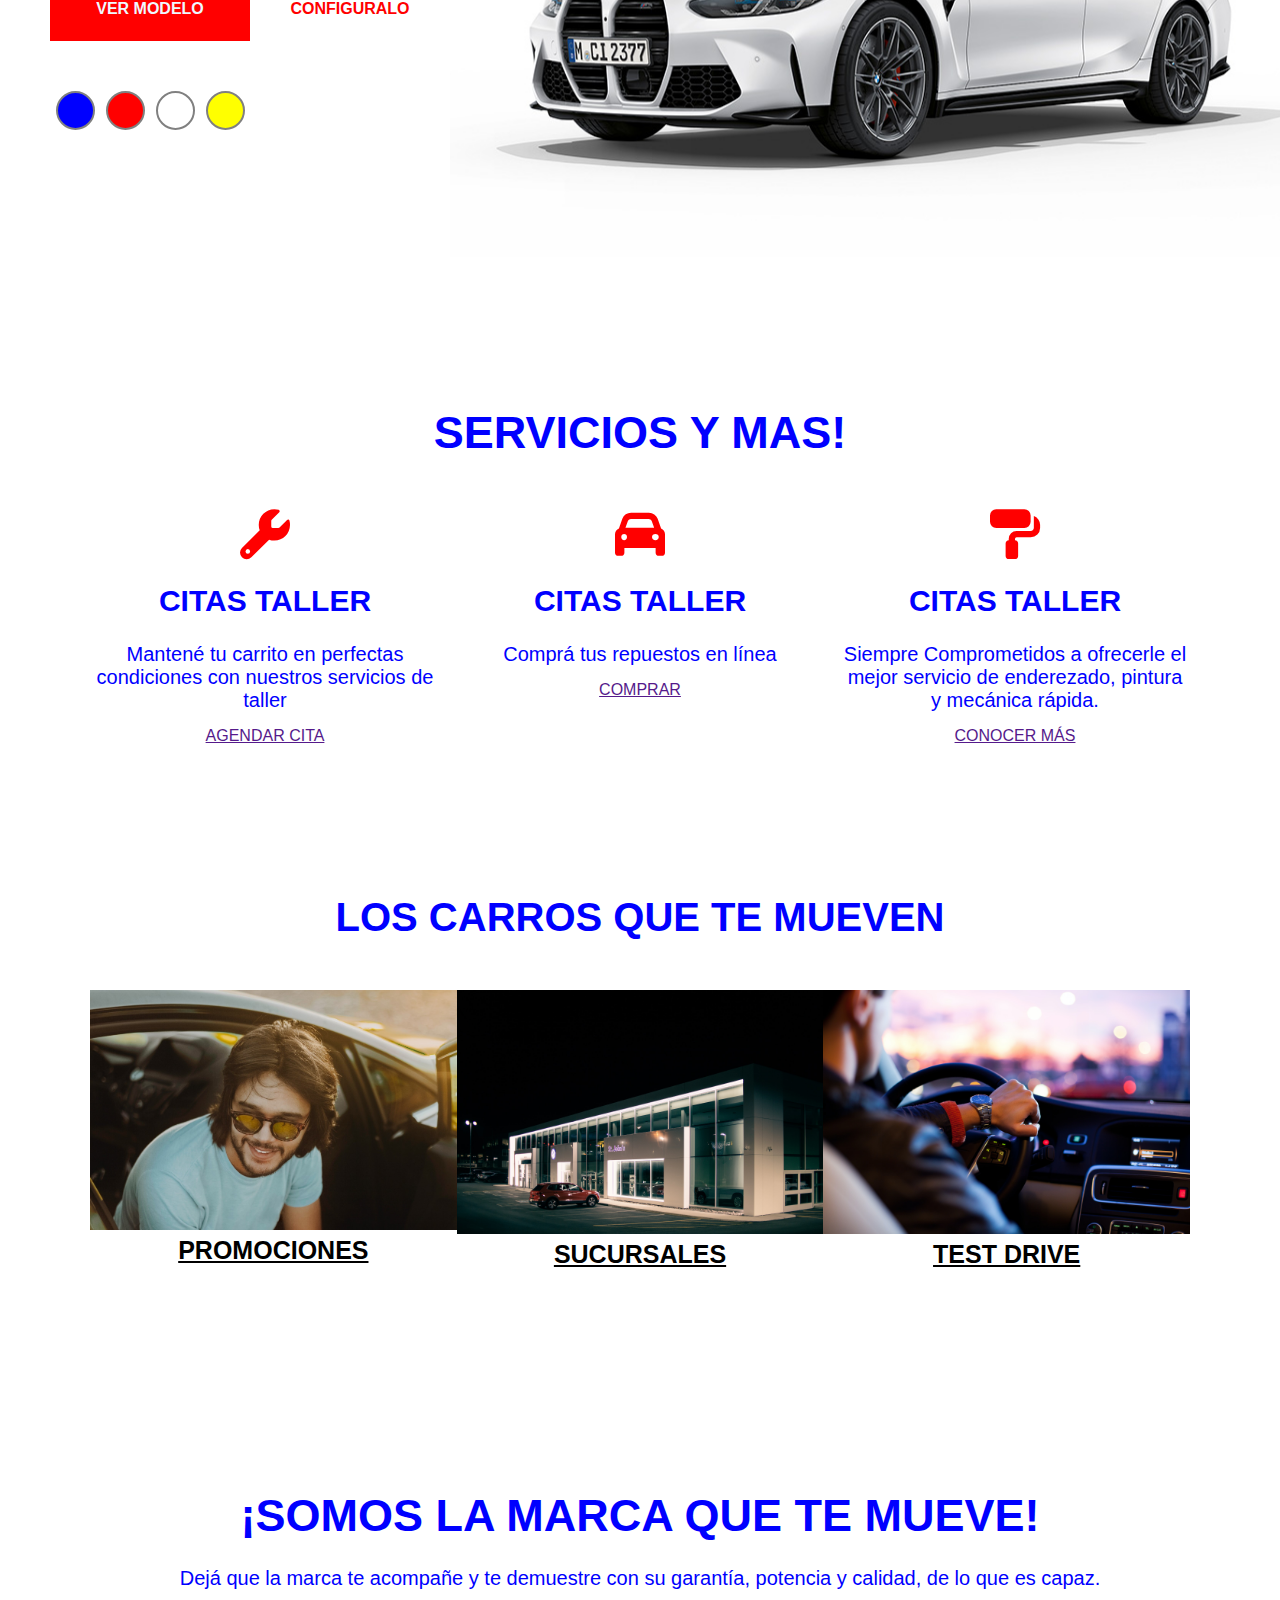
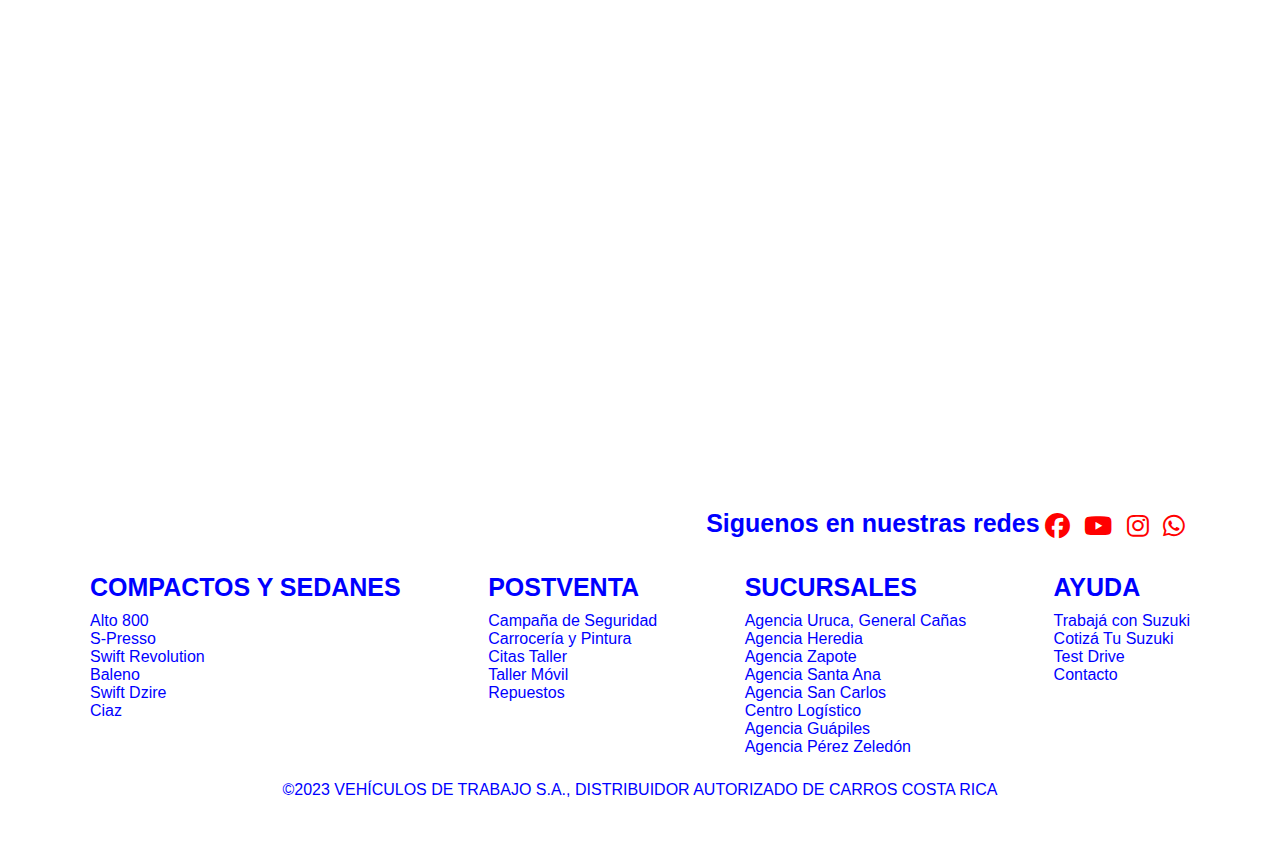
==== commit bf5f1cfb: "Some updates" ====
--- a/index.html
+++ b/index.html
@@ -238,12 +238,6 @@
         </div>
         <div class="center-footer">
             <div>
-                <h3>SUVS</h3>
-                <p>Urus</p>
-                <p>Q4</p>
-                <p>X6</p>
-            </div>
-            <div>
                 <h3>COMPACTOS Y SEDANES </h3>
                 <p>Alto 800</p>
                 <p>S-Presso</p>
@@ -252,11 +246,7 @@
                 <P>Swift Dzire</P>
                 <P>Ciaz</P>
             </div>
-            <div>
-                <h3>7 PASAJEROS Y PANELES </h3>
-                <p>XL7</p>
-                <p>APV Panel</p>
-            </div>
+          
             <div>
                 <h3>POSTVENTA</h3>
                 <p>Campaña de Seguridad</p>
--- a/css/styles.css
+++ b/css/styles.css
@@ -435,15 +435,131 @@
     margin: 50px auto;
 }
 
+.footer h3 {
+  font-size: 25px;
+  margin-bottom: 10px;
+}
+
 .heading-footer {
     display: flex;
-}
+    justify-content: end;
+}
+
+.heading-footer i {
+    font-size: 25px;
+    margin: 5px;
+    color: red;
+    transition: 0.5s;
+}
+
+.heading-footer i:hover {
+    color: rgb(145, 2, 2);
+}
+
+
 
 .center-footer {
     display: flex;
     justify-content: space-between;
     margin: 25px 0;
+    /* text-align: left; */
     text-align: left;
 }
 
-/* footer */+.button-footer {
+  text-align: center;
+}
+
+/* footer */
+
+/* Media query */
+
+@media (max-width: 1400px) {
+    body {
+        color: blue;
+       }
+
+    .services,
+    .information,
+    .footer  {
+        width: 1100px;
+    }
+
+}
+
+@media (max-width: 1200px) {
+    body {
+        color: red;
+       }
+    
+       .services {
+        width: 800px;
+    }
+  
+    .car-info {
+        text-align: center;
+        margin-top: 80px;
+       
+    }
+    
+    .car-info h2 {
+        font-size: 30px;
+    
+    }
+    
+    
+    .car-mini {
+        width: 900px;
+        margin: 50px auto;
+    }
+    
+    
+    .car-mini-image {
+        width: 250px;
+        height: 190px;
+    }
+    
+    
+    
+    .car-mini-image img {
+        width: 190px;
+        height: 150px;
+
+        
+    }
+    
+    .car-show {
+        display: flex;
+        margin-top: 50px;
+    }
+    
+    .car-show-image {
+        width: 60%;
+        height: 400px;
+    }
+    
+    .car-show-info {
+        width: 35%;
+    }
+
+    .information {
+        width: 900px;
+        margin: 150px auto;
+    }
+    
+    .video-section h3 {
+        font-size: 35px;
+    }
+    
+    .footer {
+        width: 800px;
+        margin: 50px auto;
+    }
+}
+
+@media (max-width: 900px) {
+    body {
+        color: yellow;
+       }
+}
+/* Media query */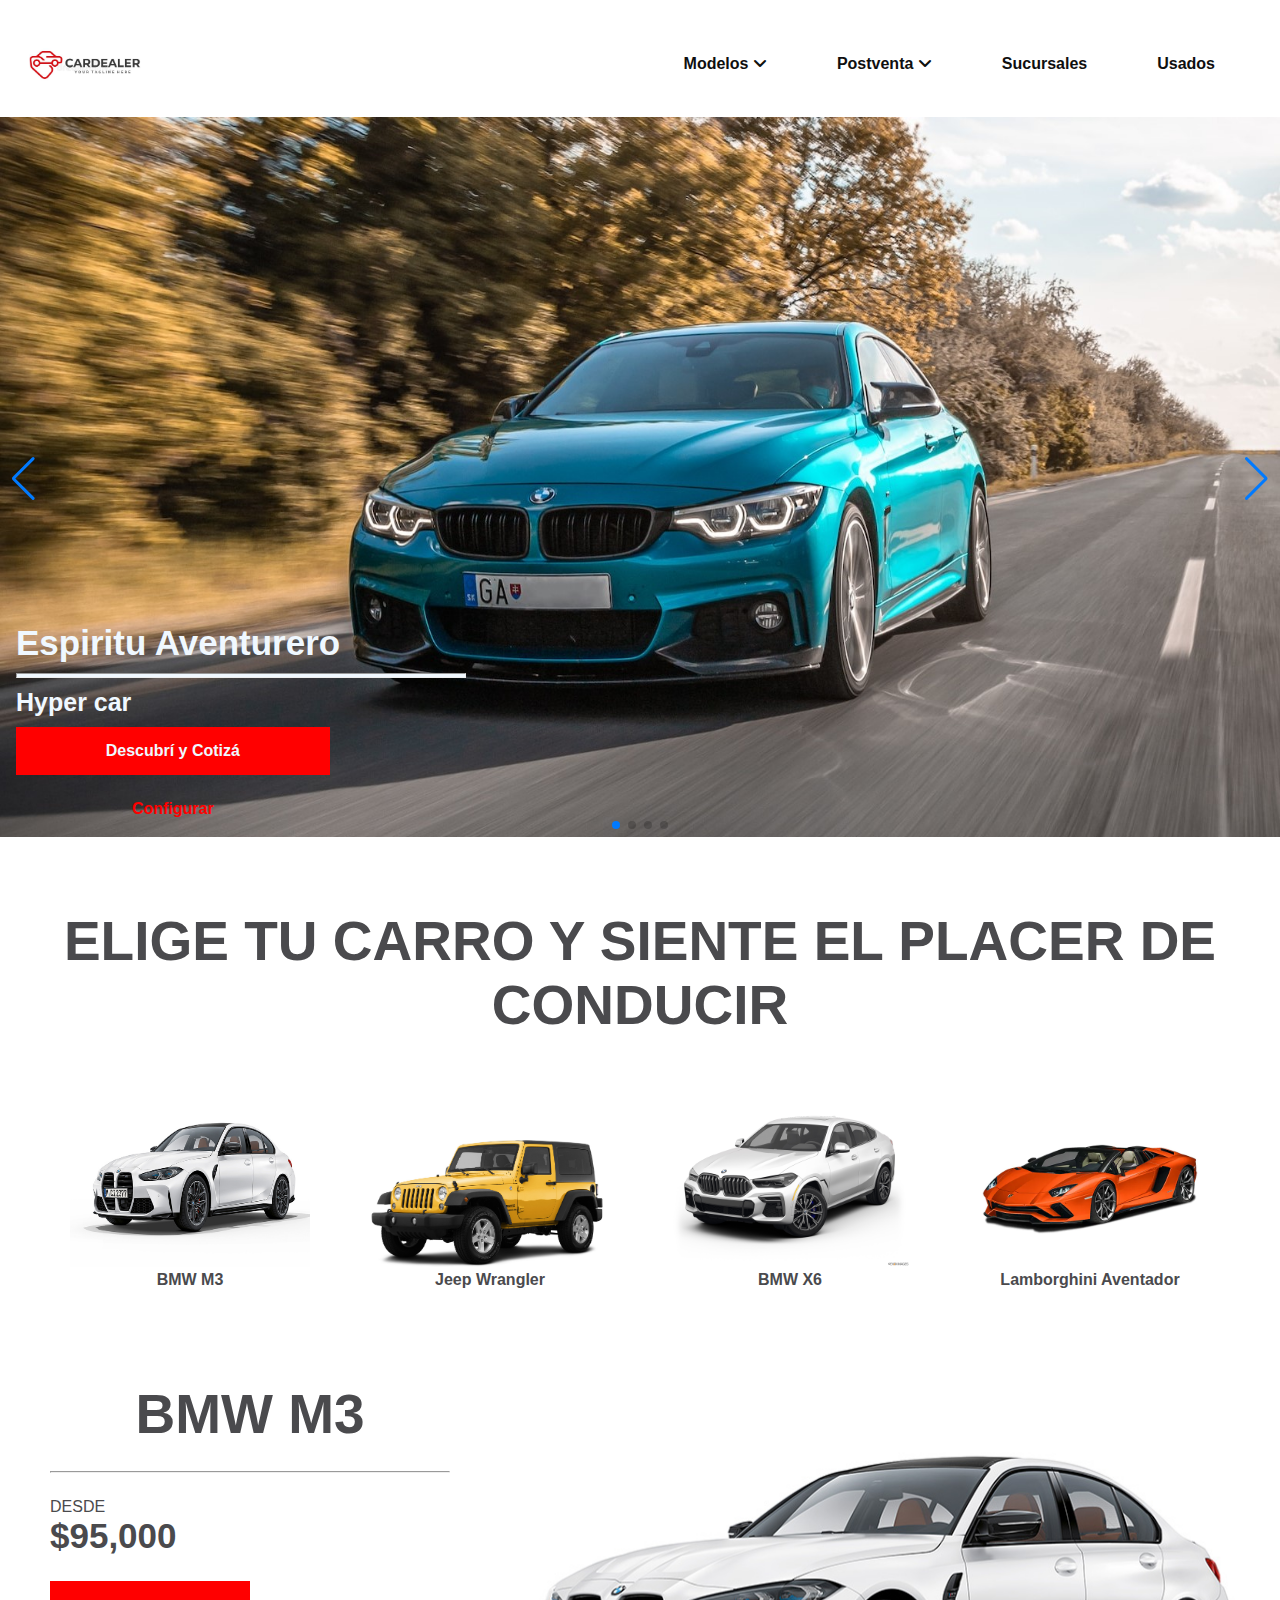
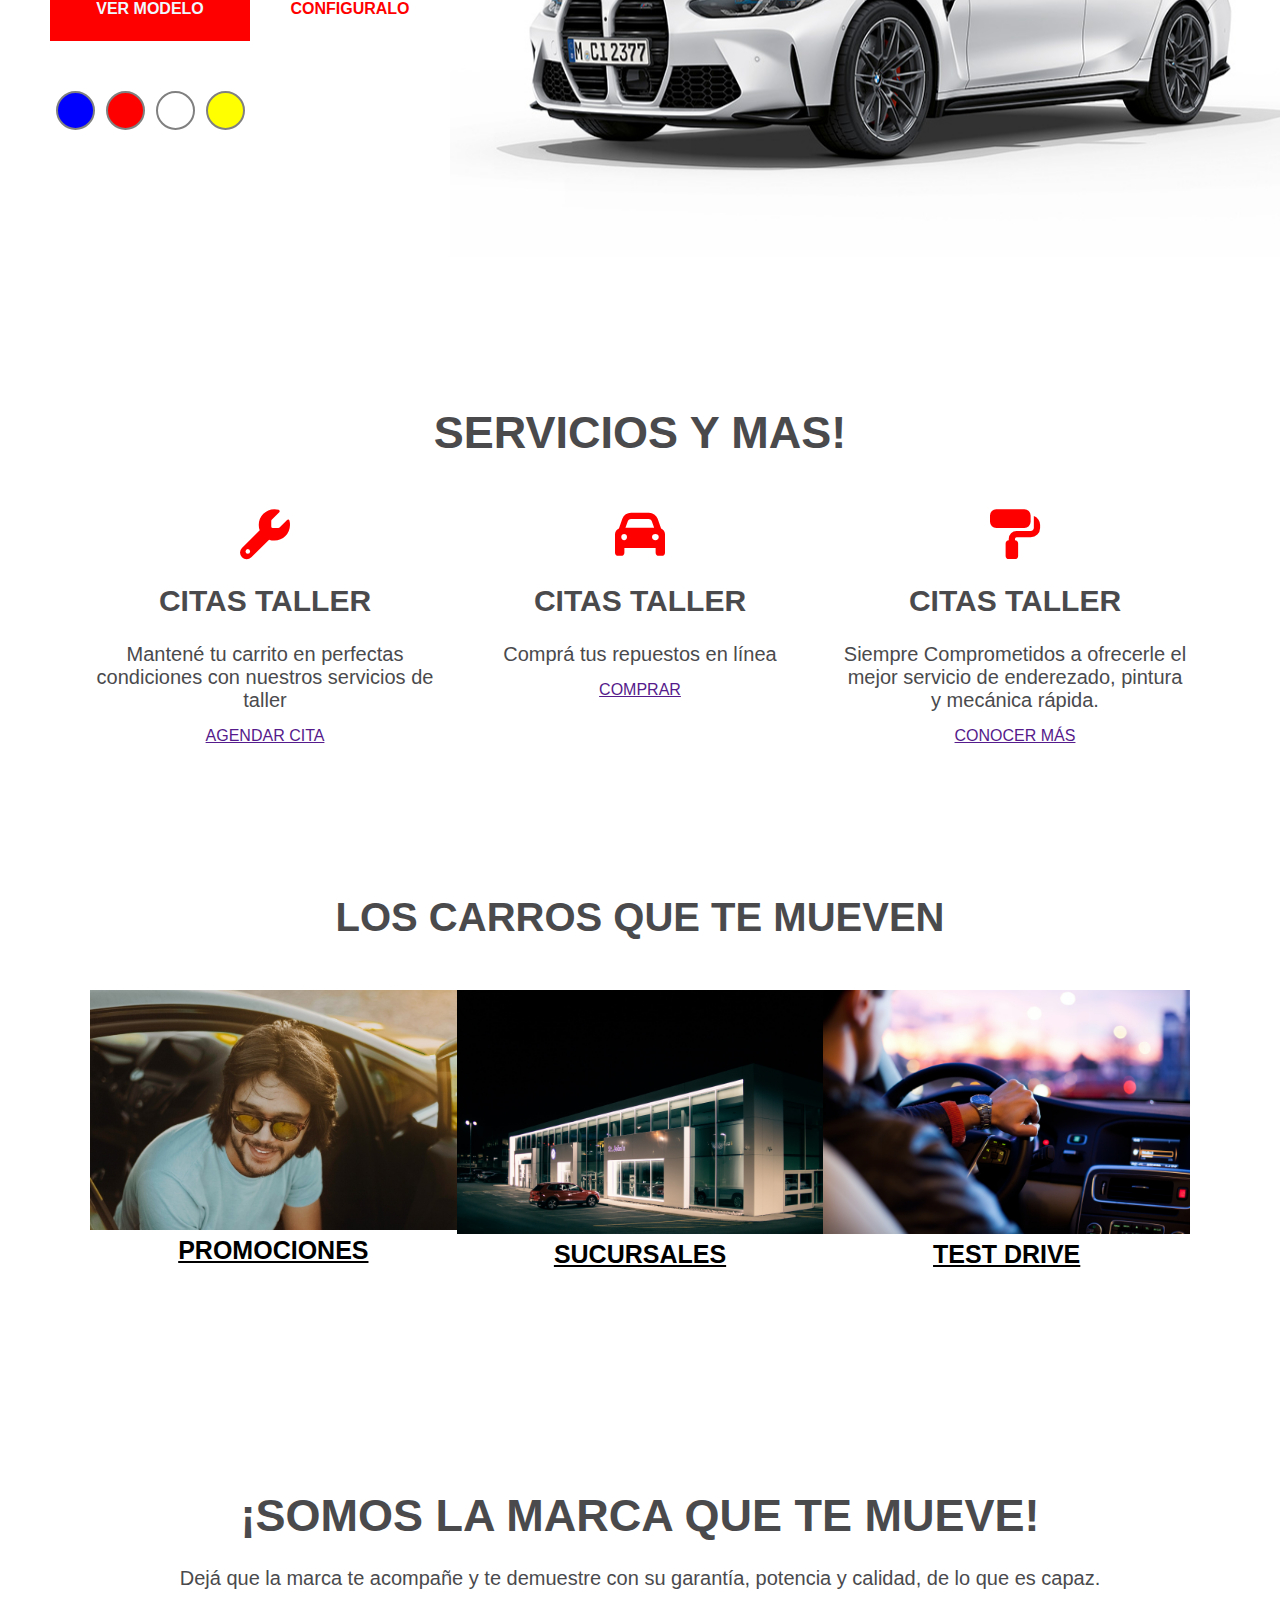
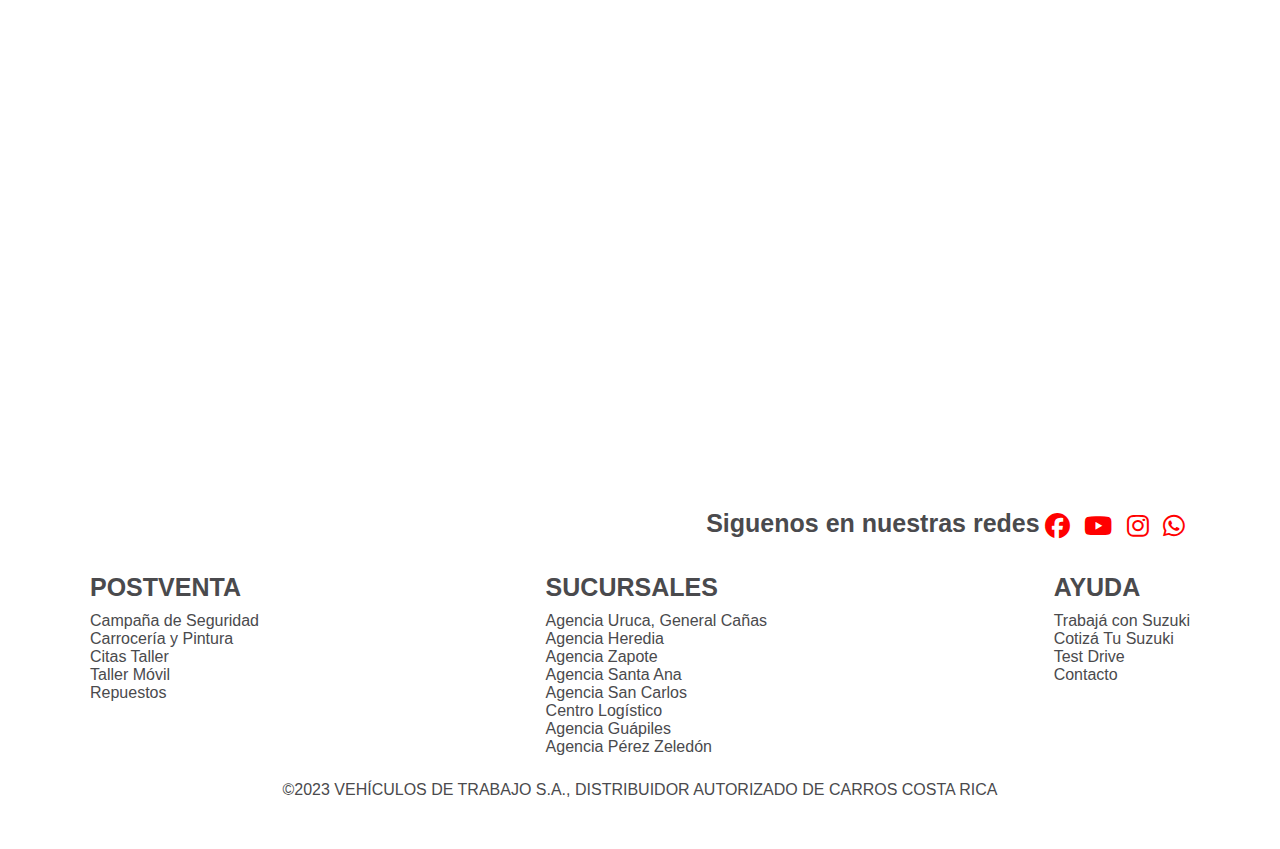
==== commit e868fbe9: "some updates" ====
--- a/index.html
+++ b/index.html
@@ -8,25 +8,30 @@
     <link rel="stylesheet" href="https://cdnjs.cloudflare.com/ajax/libs/font-awesome/6.4.0/css/all.min.css">
     <link rel="stylesheet" href="css/styles.css">
     <link rel="stylesheet" href="https://cdn.jsdelivr.net/npm/swiper@9/swiper-bundle.min.css"/>
-    
+    <script src="https://code.jquery.com/jquery-3.7.0.js" integrity="sha256-JlqSTELeR4TLqP0OG9dxM7yDPqX1ox/HfgiSLBj8+kM=" crossorigin="anonymous"></script>
     
 </head>
 <body>
     <!-- Header -->
+
     <nav class="navbar division">
-     <div class="flex">
-        <div>
+        <div class="flex">
+          <div>
             <img src="img/logo1.jpg" alt="brand logo" class="logo">
-        </div>
-        <div class="flex">
+          </div>
+          <div class="flex" id="menuItems">
             <a href="" class="AnchorNav">Modelos <i class='fas fa-angle-down'></i></a>
             <a href="" class="AnchorNav">Postventa <i class='fas fa-angle-down'></i></a>
             <a href="" class="AnchorNav">Sucursales</a>
             <a href="" class="AnchorNav">Usados</a>
-            <i class="fa-solid fa-magnifying-glass"></i>
-        </div>
-     </div>
-    </nav>
+          </div>
+          <div class="hamburger-menu">
+            <div class="line"></div>
+            <div class="line"></div>
+            <div class="line"></div>
+          </div>
+        </div>
+      </nav>
     
 
     <!-- Header Ending-->
@@ -236,17 +241,7 @@
             </div>
             
         </div>
-        <div class="center-footer">
-            <div>
-                <h3>COMPACTOS Y SEDANES </h3>
-                <p>Alto 800</p>
-                <p>S-Presso</p>
-                <p>Swift Revolution</p>
-                <P>Baleno</P>
-                <P>Swift Dzire</P>
-                <P>Ciaz</P>
-            </div>
-          
+        <div class="center-footer">          
             <div>
                 <h3>POSTVENTA</h3>
                 <p>Campaña de Seguridad</p>
--- a/css/styles.css
+++ b/css/styles.css
@@ -475,9 +475,6 @@
 /* Media query */
 
 @media (max-width: 1400px) {
-    body {
-        color: blue;
-       }
 
     .services,
     .information,
@@ -488,9 +485,6 @@
 }
 
 @media (max-width: 1200px) {
-    body {
-        color: red;
-       }
     
        .services {
         width: 800px;
@@ -557,9 +551,138 @@
     }
 }
 
-@media (max-width: 900px) {
+@media (min-width: 900px) {
+    .hamburger-menu {
+      display: none;
+    }
+  }
+  
+  @media (max-width: 900px) {
+    #menuItems {
+      display: none;
+    }
+
+    .hamburger-menu {
+      display: flex;
+      flex-direction: column;
+      justify-content: space-between;
+      cursor: pointer;
+    }
+  
+    .line {
+      width: 40px;
+      height: 10px;
+      background-color: #000;
+      transition: transform 0.3s ease;
+      background-color: red;
+    }
+  
+    .hamburger-menu.active .line:nth-child(1) {
+      transform: rotate(45deg) translate(5px, 5px);
+    }
+  
+    .hamburger-menu.active .line:nth-child(2) {
+      opacity: 0;
+    }
+  
+    .hamburger-menu.active .line:nth-child(3) {
+      transform: rotate(-45deg) translate(4px, -4px);
+    }
+
+    .slider-container {
+        margin-top: 30px;
+     }
+
+    .navbar a {
+        margin: 5px;
+        padding: 5px 5px;
+        display: block;
+        border-bottom: 1px solid white;
+    }
+
+    .navbar a:hover{
+        border-bottom: 1px solid red;
+        color: red;
+    }
+
+    .car-info {
+        text-align: center;
+        margin-top: 60px;
+        width: 600px;
+    }
+    
+    .car-info h2 {
+        font-size: 30px;
+    
+    }
+    
+    
+    .car-mini {
+        width: 550px;
+        margin-left: 150px;
+        display: block;
+        align-items: center;
+        justify-content: center;
+    }    
+    
+    
+    .car-mini-image img {
+        width: 250px;
+        height: 250px;
+        margin: 10px auto;
+        
+    }
+    
+    .car-show-image {
+        width: 60%;
+        height: 400px;
+    }
+    
+    .car-show-info {
+        width: 35%;
+    }
+    
+    .show-btn1,
+    .show-btn2 {
+        width: 120px;
+        height: 25px;
+        padding: 10px 10px;
+        font-size: 11px; 
+        line-height: 12px;
+    }
+
+    .services {
+        width: 600PX;
+        margin: 50PX auto;
+    }
+
+    .services-section .fa-solid {
+        font-size: 40px;
+        color: red;
+     }
+
+     .information {
+        width: 450px;
+        margin: 150px auto;
+        align-items: center;
+        justify-content: center;
+    }
+
+    .info-section {
+        display: block;
+        margin: 10px auto;
+    }
+
+    .footer {
+        width: 580px;
+        margin: 50px auto;
+    }
+
+  }
+
+@media (max-width: 600px) {
     body {
-        color: yellow;
+        color: red;
        }
 }
 /* Media query */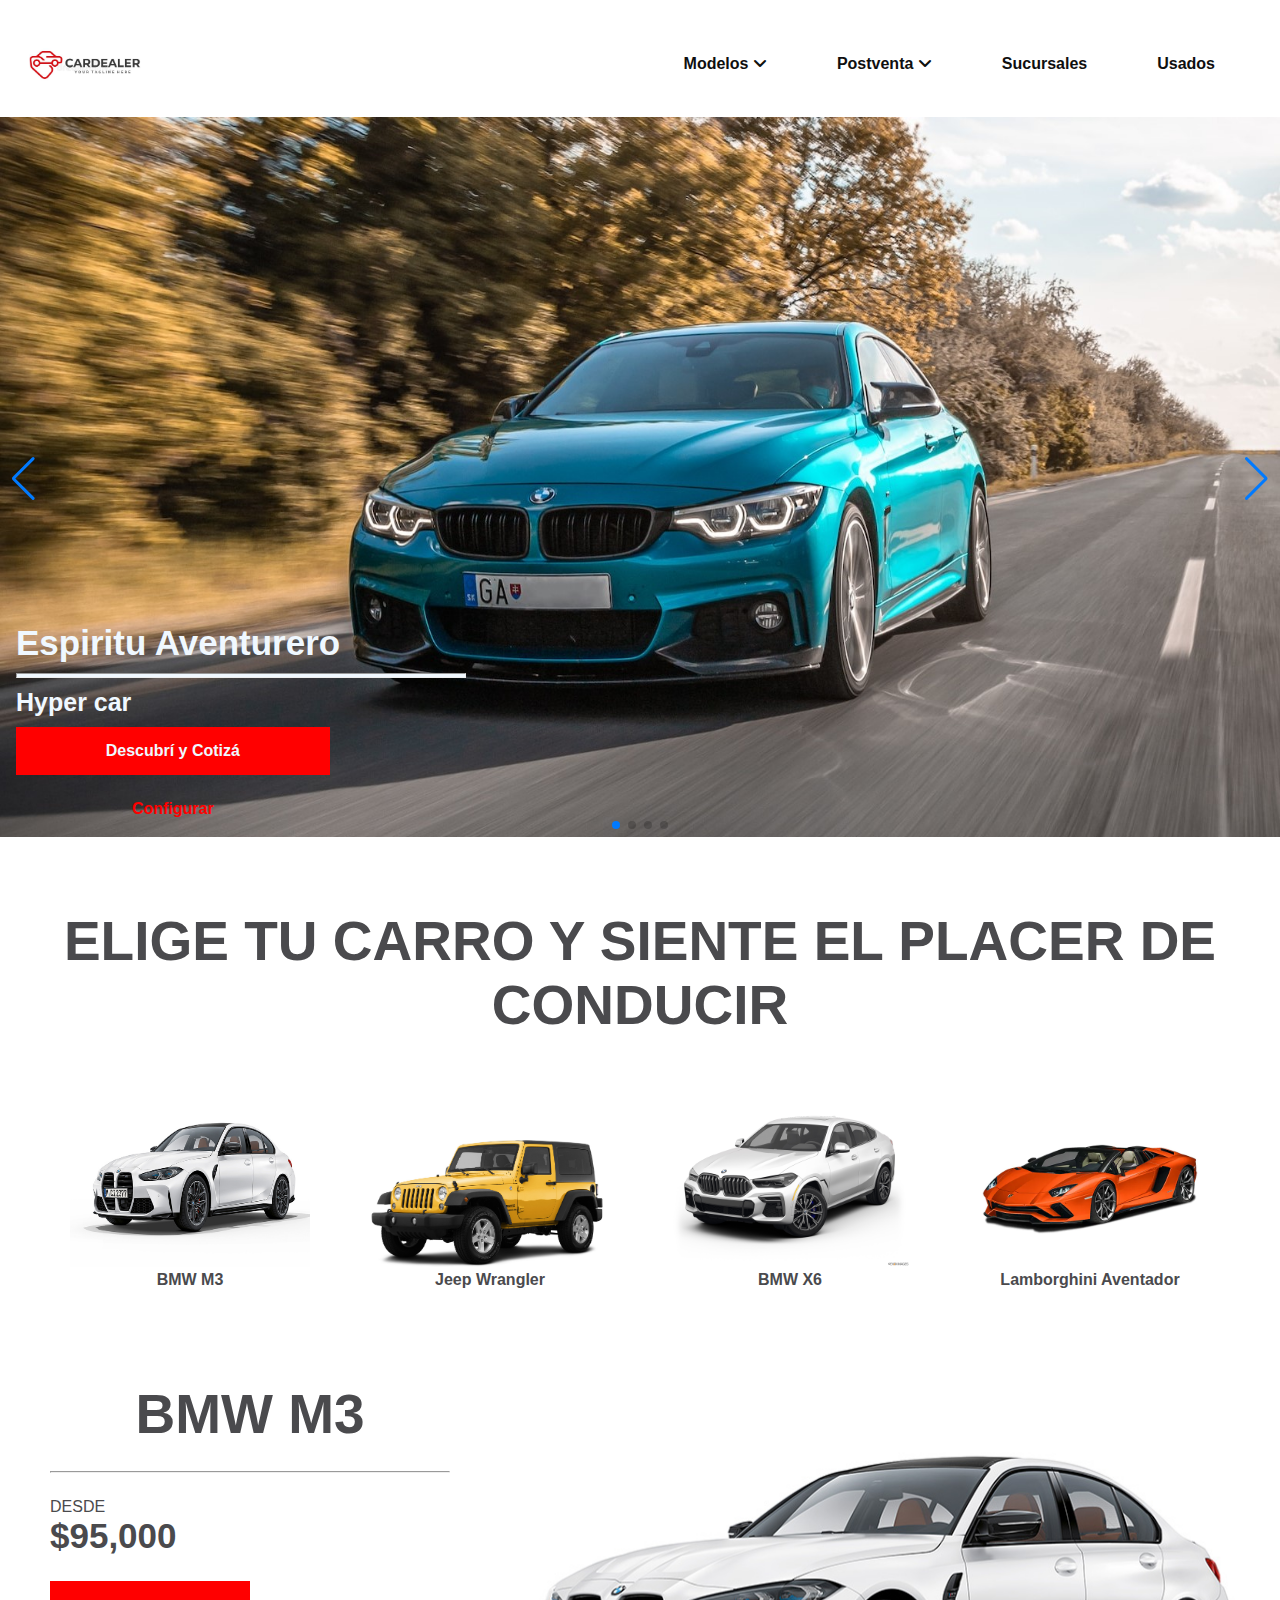
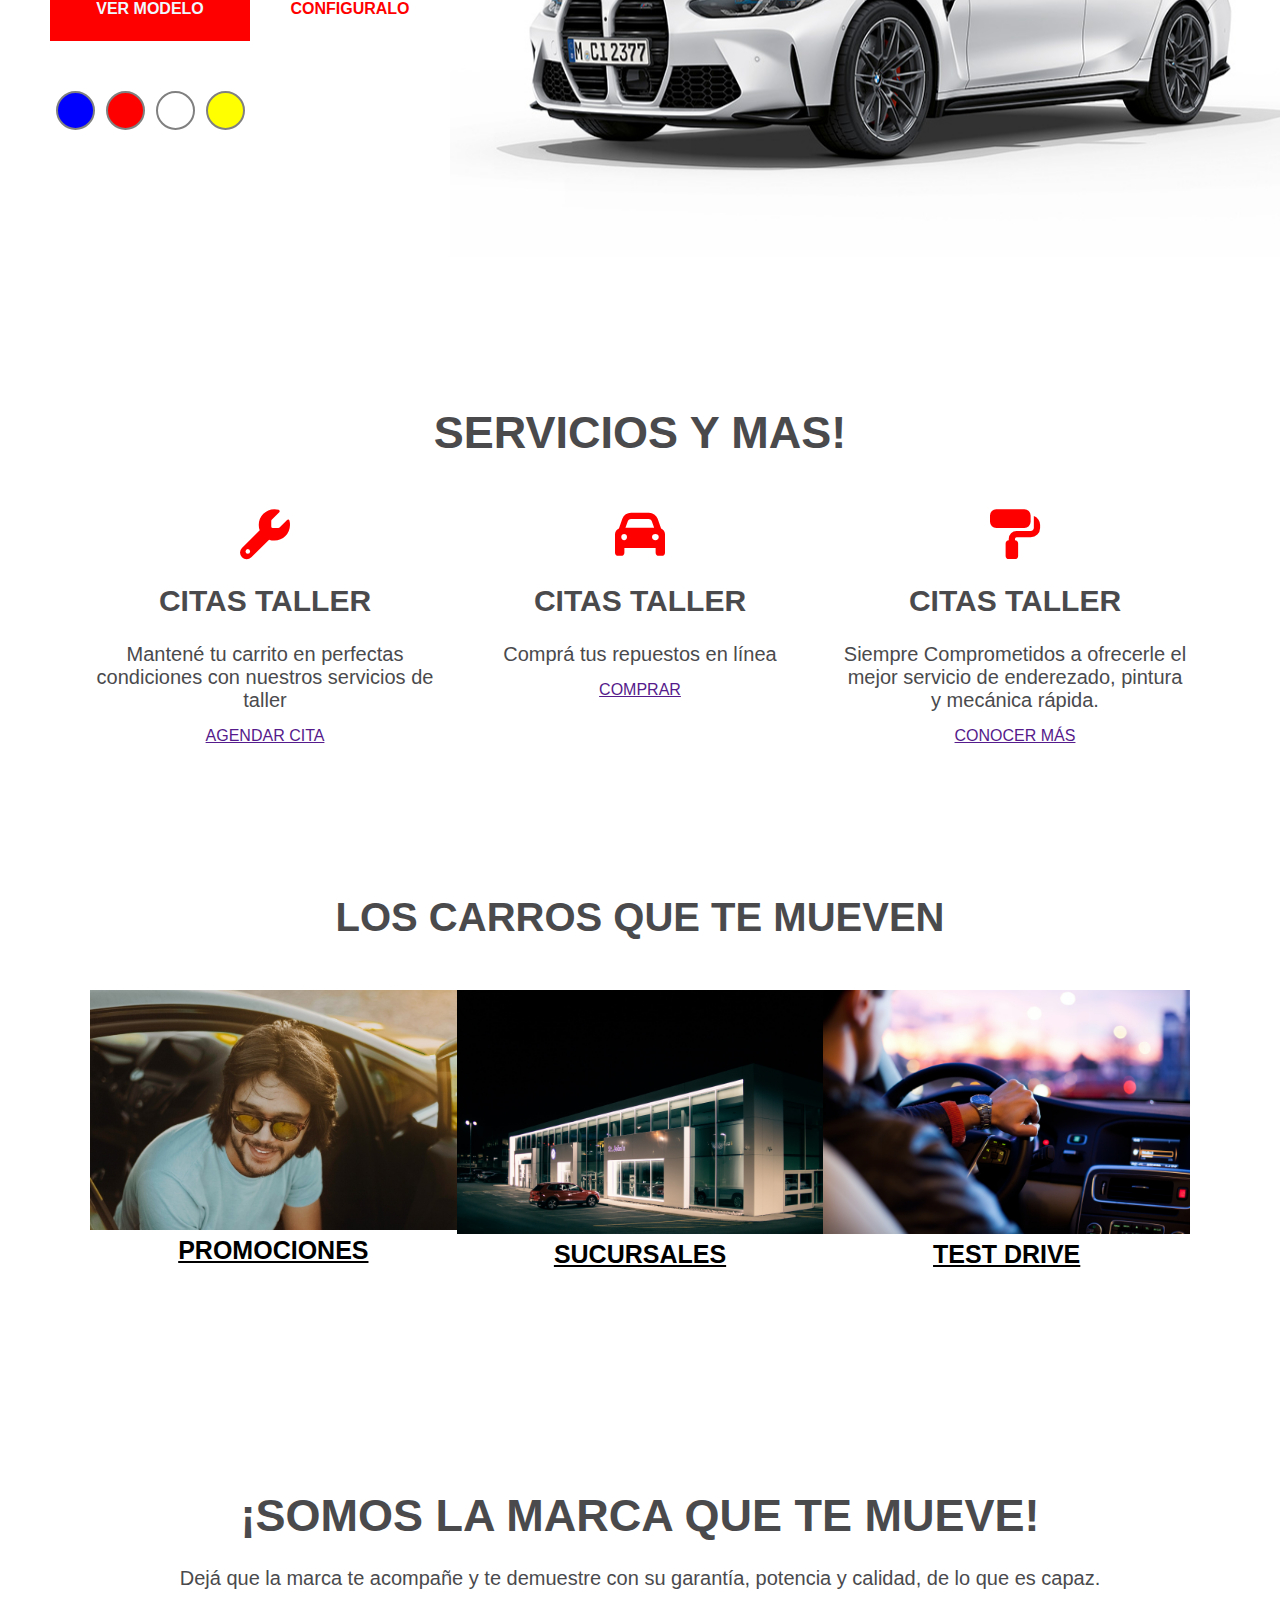
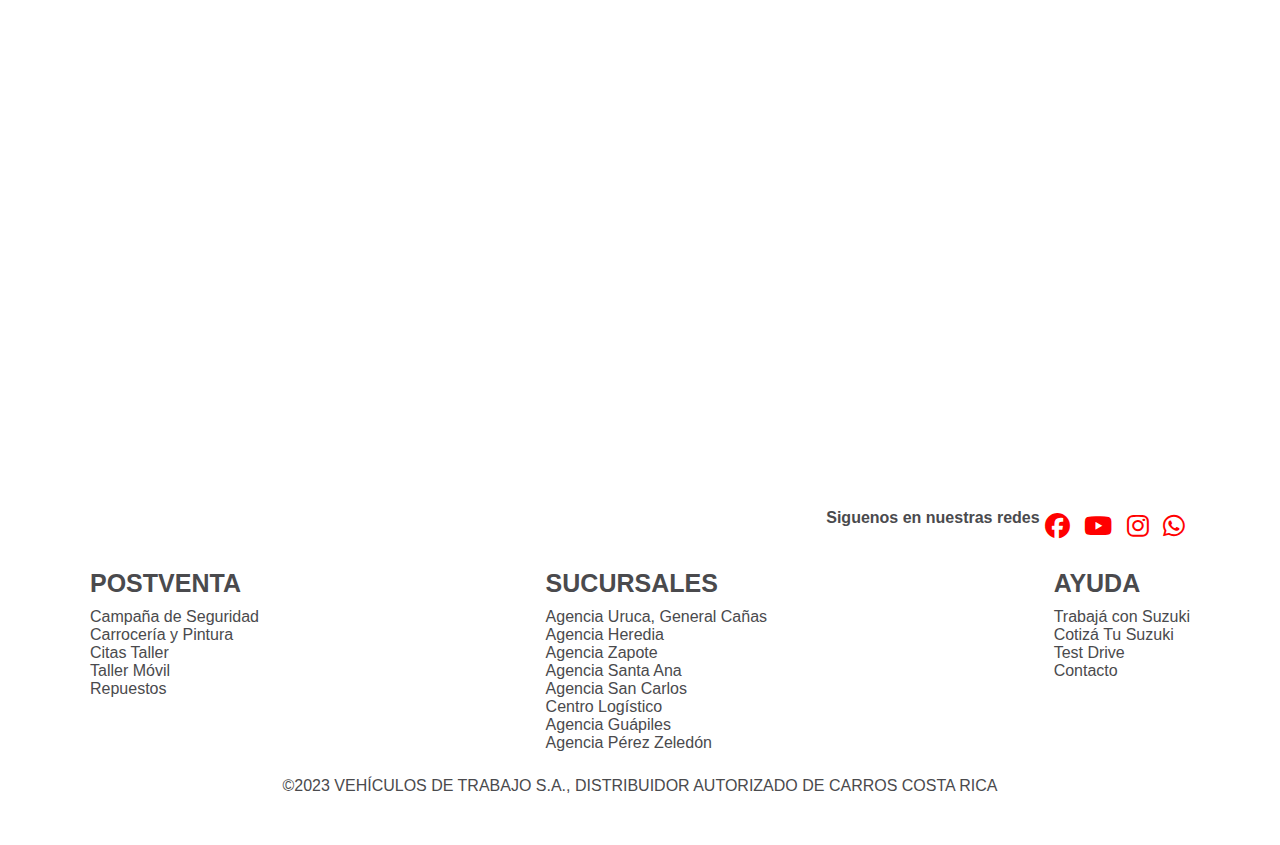
==== commit 2b9f56bc: "Last updates" ====
--- a/index.html
+++ b/index.html
@@ -7,6 +7,7 @@
     <title>Car page</title>
     <link rel="stylesheet" href="https://cdnjs.cloudflare.com/ajax/libs/font-awesome/6.4.0/css/all.min.css">
     <link rel="stylesheet" href="css/styles.css">
+    <link rel="stylesheet" href="css/query.css">
     <link rel="stylesheet" href="https://cdn.jsdelivr.net/npm/swiper@9/swiper-bundle.min.css"/>
     <script src="https://code.jquery.com/jquery-3.7.0.js" integrity="sha256-JlqSTELeR4TLqP0OG9dxM7yDPqX1ox/HfgiSLBj8+kM=" crossorigin="anonymous"></script>
     
@@ -232,7 +233,7 @@
 
      <footer class="footer">
         <div class="heading-footer">
-            <h3>Siguenos en nuestras redes</h3>
+            <h4>Siguenos en nuestras redes</h4>
             <div>
                 <i class="fa-brands fa-facebook"></i>            
                 <i class="fa-brands fa-youtube"></i>
--- a/css/styles.css
+++ b/css/styles.css
@@ -470,219 +470,4 @@
   text-align: center;
 }
 
-/* footer */
-
-/* Media query */
-
-@media (max-width: 1400px) {
-
-    .services,
-    .information,
-    .footer  {
-        width: 1100px;
-    }
-
-}
-
-@media (max-width: 1200px) {
-    
-       .services {
-        width: 800px;
-    }
-  
-    .car-info {
-        text-align: center;
-        margin-top: 80px;
-       
-    }
-    
-    .car-info h2 {
-        font-size: 30px;
-    
-    }
-    
-    
-    .car-mini {
-        width: 900px;
-        margin: 50px auto;
-    }
-    
-    
-    .car-mini-image {
-        width: 250px;
-        height: 190px;
-    }
-    
-    
-    
-    .car-mini-image img {
-        width: 190px;
-        height: 150px;
-
-        
-    }
-    
-    .car-show {
-        display: flex;
-        margin-top: 50px;
-    }
-    
-    .car-show-image {
-        width: 60%;
-        height: 400px;
-    }
-    
-    .car-show-info {
-        width: 35%;
-    }
-
-    .information {
-        width: 900px;
-        margin: 150px auto;
-    }
-    
-    .video-section h3 {
-        font-size: 35px;
-    }
-    
-    .footer {
-        width: 800px;
-        margin: 50px auto;
-    }
-}
-
-@media (min-width: 900px) {
-    .hamburger-menu {
-      display: none;
-    }
-  }
-  
-  @media (max-width: 900px) {
-    #menuItems {
-      display: none;
-    }
-
-    .hamburger-menu {
-      display: flex;
-      flex-direction: column;
-      justify-content: space-between;
-      cursor: pointer;
-    }
-  
-    .line {
-      width: 40px;
-      height: 10px;
-      background-color: #000;
-      transition: transform 0.3s ease;
-      background-color: red;
-    }
-  
-    .hamburger-menu.active .line:nth-child(1) {
-      transform: rotate(45deg) translate(5px, 5px);
-    }
-  
-    .hamburger-menu.active .line:nth-child(2) {
-      opacity: 0;
-    }
-  
-    .hamburger-menu.active .line:nth-child(3) {
-      transform: rotate(-45deg) translate(4px, -4px);
-    }
-
-    .slider-container {
-        margin-top: 30px;
-     }
-
-    .navbar a {
-        margin: 5px;
-        padding: 5px 5px;
-        display: block;
-        border-bottom: 1px solid white;
-    }
-
-    .navbar a:hover{
-        border-bottom: 1px solid red;
-        color: red;
-    }
-
-    .car-info {
-        text-align: center;
-        margin-top: 60px;
-        width: 600px;
-    }
-    
-    .car-info h2 {
-        font-size: 30px;
-    
-    }
-    
-    
-    .car-mini {
-        width: 550px;
-        margin-left: 150px;
-        display: block;
-        align-items: center;
-        justify-content: center;
-    }    
-    
-    
-    .car-mini-image img {
-        width: 250px;
-        height: 250px;
-        margin: 10px auto;
-        
-    }
-    
-    .car-show-image {
-        width: 60%;
-        height: 400px;
-    }
-    
-    .car-show-info {
-        width: 35%;
-    }
-    
-    .show-btn1,
-    .show-btn2 {
-        width: 120px;
-        height: 25px;
-        padding: 10px 10px;
-        font-size: 11px; 
-        line-height: 12px;
-    }
-
-    .services {
-        width: 600PX;
-        margin: 50PX auto;
-    }
-
-    .services-section .fa-solid {
-        font-size: 40px;
-        color: red;
-     }
-
-     .information {
-        width: 450px;
-        margin: 150px auto;
-        align-items: center;
-        justify-content: center;
-    }
-
-    .info-section {
-        display: block;
-        margin: 10px auto;
-    }
-
-    .footer {
-        width: 580px;
-        margin: 50px auto;
-    }
-
-  }
-
-@media (max-width: 600px) {
-    body {
-        color: red;
-       }
-}
-/* Media query */+/* footer */--- a/css/query.css
+++ b/css/query.css
@@ -0,0 +1,270 @@
+/* Media query */
+
+@media (max-width: 1400px) {
+
+    .services,
+    .information,
+    .footer  {
+        width: 1100px;
+    }
+
+}
+
+@media (max-width: 1200px) {
+    
+       .services {
+        width: 800px;
+    }
+  
+    .car-info {
+        text-align: center;
+        margin-top: 80px;
+       
+    }
+    
+    .car-info h2 {
+        font-size: 30px;
+    
+    }
+    
+    
+    .car-mini {
+        width: 900px;
+        margin: 50px auto;
+    }
+    
+    
+    .car-mini-image {
+        width: 250px;
+        height: 190px;
+    }
+    
+    
+    
+    .car-mini-image img {
+        width: 190px;
+        height: 150px;
+
+        
+    }
+    
+    .car-show {
+        display: flex;
+        margin-top: 50px;
+    }
+    
+    .car-show-image {
+        width: 60%;
+        height: 400px;
+    }
+    
+    .car-show-info {
+        width: 35%;
+    }
+
+    .information {
+        width: 900px;
+        margin: 150px auto;
+    }
+    
+    .video-section h3 {
+        font-size: 35px;
+    }
+    
+    .footer {
+        width: 800px;
+        margin: 50px auto;
+    }
+}
+
+@media (min-width: 900px) {
+    .hamburger-menu {
+      display: none;
+    }
+  }
+  
+  @media (max-width: 900px) {
+    #menuItems {
+      display: none;
+    }
+
+    .hamburger-menu {
+      display: flex;
+      flex-direction: column;
+      justify-content: space-between;
+      cursor: pointer;
+    }
+  
+    .line {
+      width: 40px;
+      height: 10px;
+      background-color: #000;
+      transition: transform 0.3s ease;
+      background-color: red;
+    }
+  
+    .hamburger-menu.active .line:nth-child(1) {
+      transform: rotate(45deg) translate(5px, 5px);
+    }
+  
+    .hamburger-menu.active .line:nth-child(2) {
+      opacity: 0;
+    }
+  
+    .hamburger-menu.active .line:nth-child(3) {
+      transform: rotate(-45deg) translate(4px, -4px);
+    }
+
+    .slider-container {
+        margin-top: 30px;
+     }
+
+    .navbar a {
+        margin: 5px;
+        padding: 5px 5px;
+        display: block;
+        border-bottom: 1px solid white;
+    }
+
+    .navbar a:hover{
+        border-bottom: 1px solid red;
+        color: red;
+    }
+
+    .car-info {
+        text-align: center;
+        margin-top: 60px;
+        width: 550px;
+        margin: 25px auto;
+    }
+    
+    .car-info h2 {
+        font-size: 30px;
+    
+    }
+    
+    
+    .car-mini {
+        width: 250px;
+        margin-left: 150px;
+        display: block;
+        align-items: center;
+        justify-content: center;
+    }    
+    
+    
+    .car-mini-image img {
+        width: 250px;
+        height: 200px;
+        margin: 10px auto;
+        
+    }
+    
+    .car-show-image {
+        width: 60%;
+        height: 400px;
+    }
+    
+    .car-show-info {
+        width: 35%;
+    }
+    
+    .show-btn1,
+    .show-btn2 {
+        width: 120px;
+        height: 25px;
+        padding: 10px 10px;
+        font-size: 11px; 
+        line-height: 12px;
+    }
+
+    .services {
+        width: 600PX;
+        margin: 50PX auto;
+    }
+
+    .services-section .fa-solid {
+        font-size: 40px;
+        color: red;
+     }
+
+     .information {
+        width: 450px;
+        margin: 150px auto;
+        align-items: center;
+        justify-content: center;
+    }
+
+    .info-section {
+        display: block;
+        margin: 10px auto;
+    }
+
+    .footer {
+        width: 580px;
+        margin: 50px auto;
+    }
+
+  }
+
+@media (max-width: 600px) {
+   
+       .car-info {      
+        width: 400px;       
+    }
+
+    .car-mini,
+    .car-show {
+        width: 400px;
+    }
+
+    .car-mini {
+        width: 250px;
+        margin-left: auto;
+    }  
+      
+    .car-show-info,
+    .colors {
+        width: 150px;
+    }
+
+    .services {
+        width: 400px;
+        display: block;
+    }
+
+    .services-container,
+    .video-section {
+        display: block;
+        margin: 50px auto;
+    }
+
+    .video-container iframe  {
+        width: 380px;
+    }
+
+    .footer {
+        width: 400px;
+        
+    }
+
+    .footer h4 {
+        font-size: 20px;
+      }
+
+
+    .footer h3 {
+        font-size: 20px;
+        margin: 15px;
+      }
+
+      .heading-footer i {
+        font-size: 20px;
+    }
+
+    .center-footer {
+        display: block;
+        text-align: center;
+    }
+}
+/* Media query */